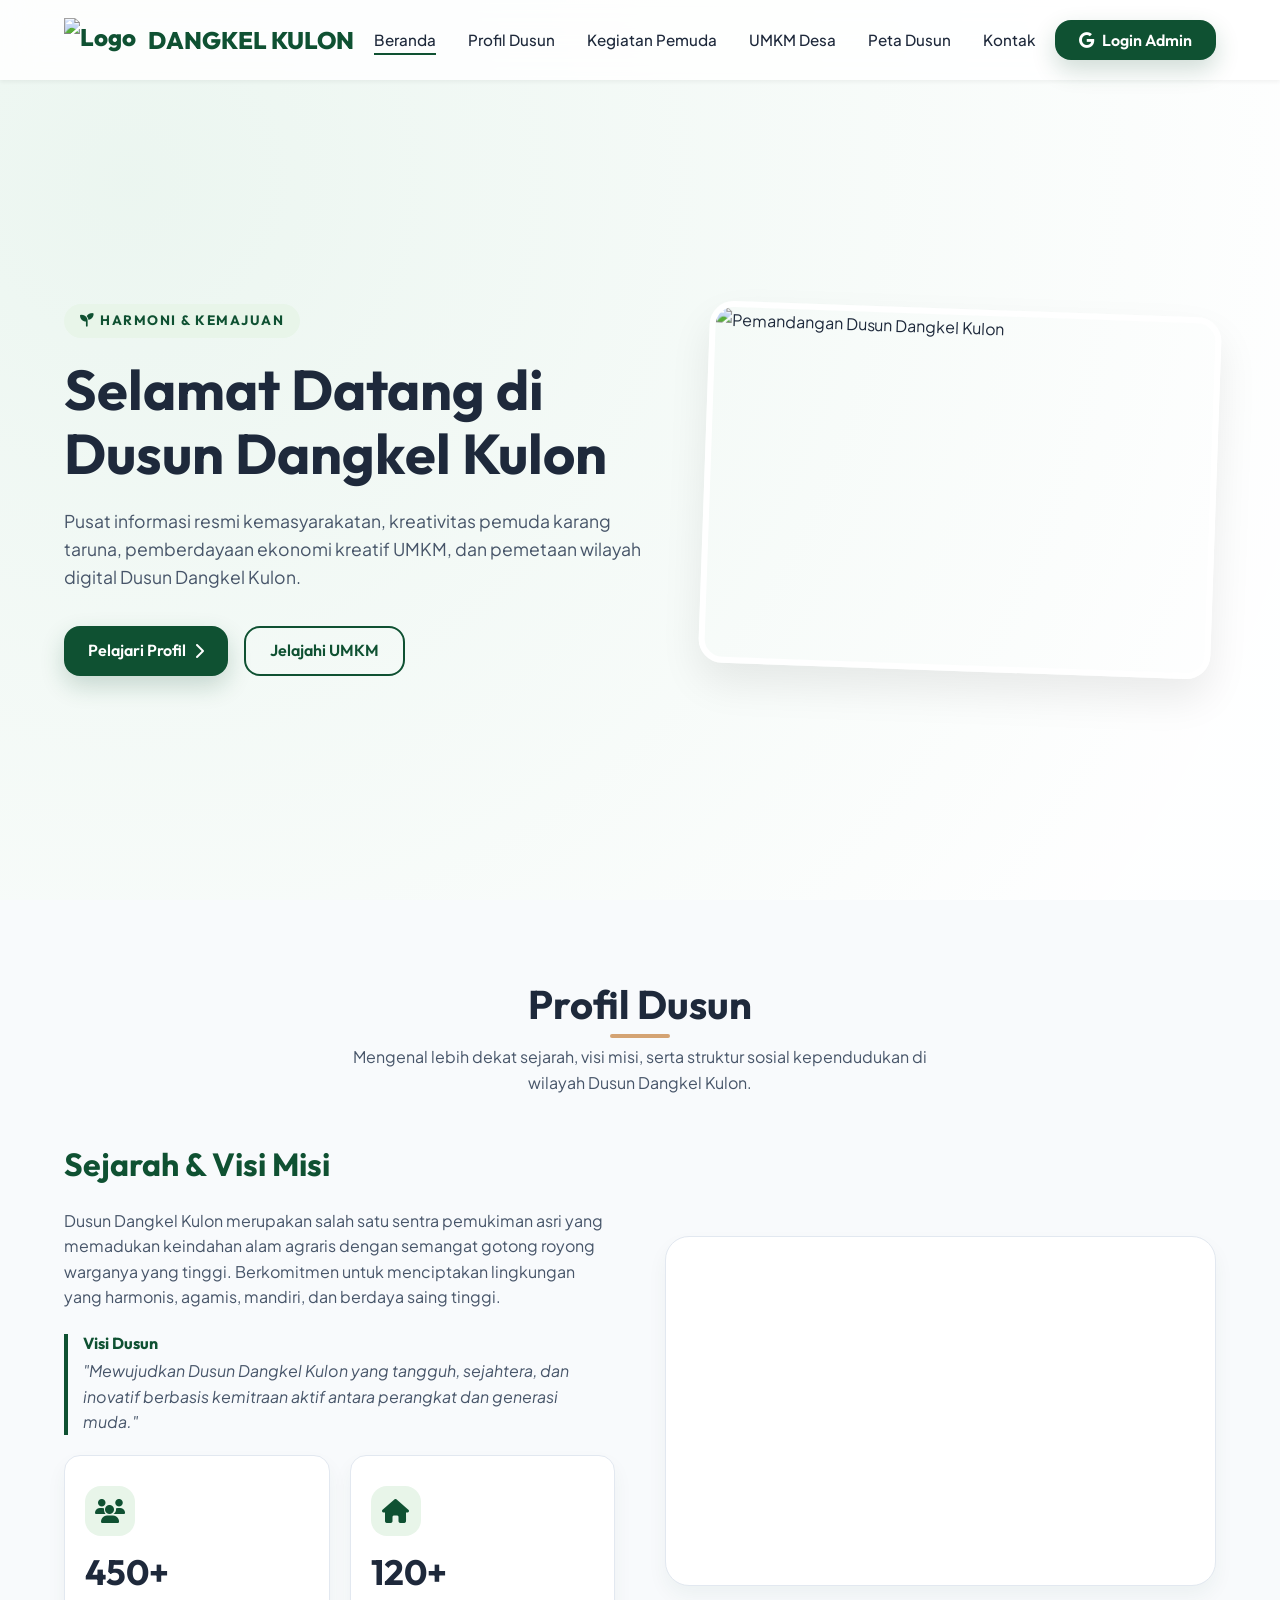
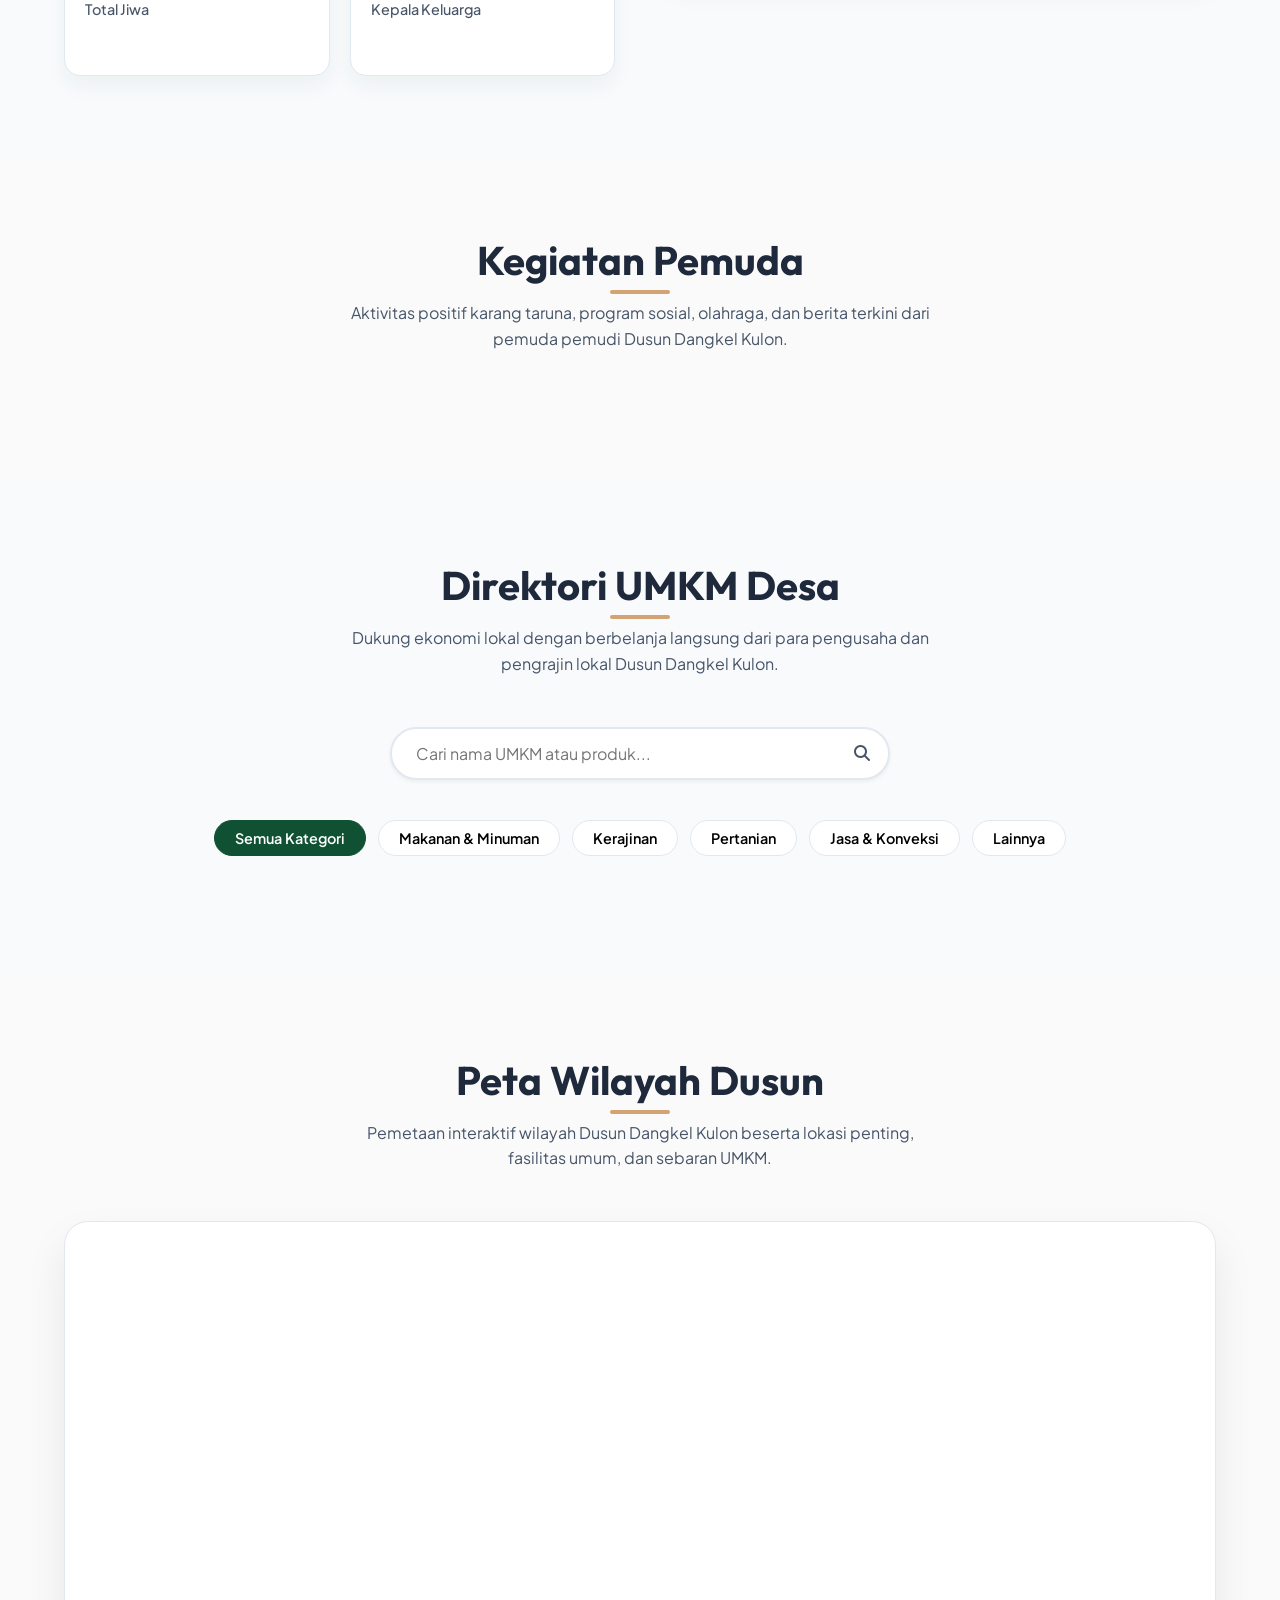
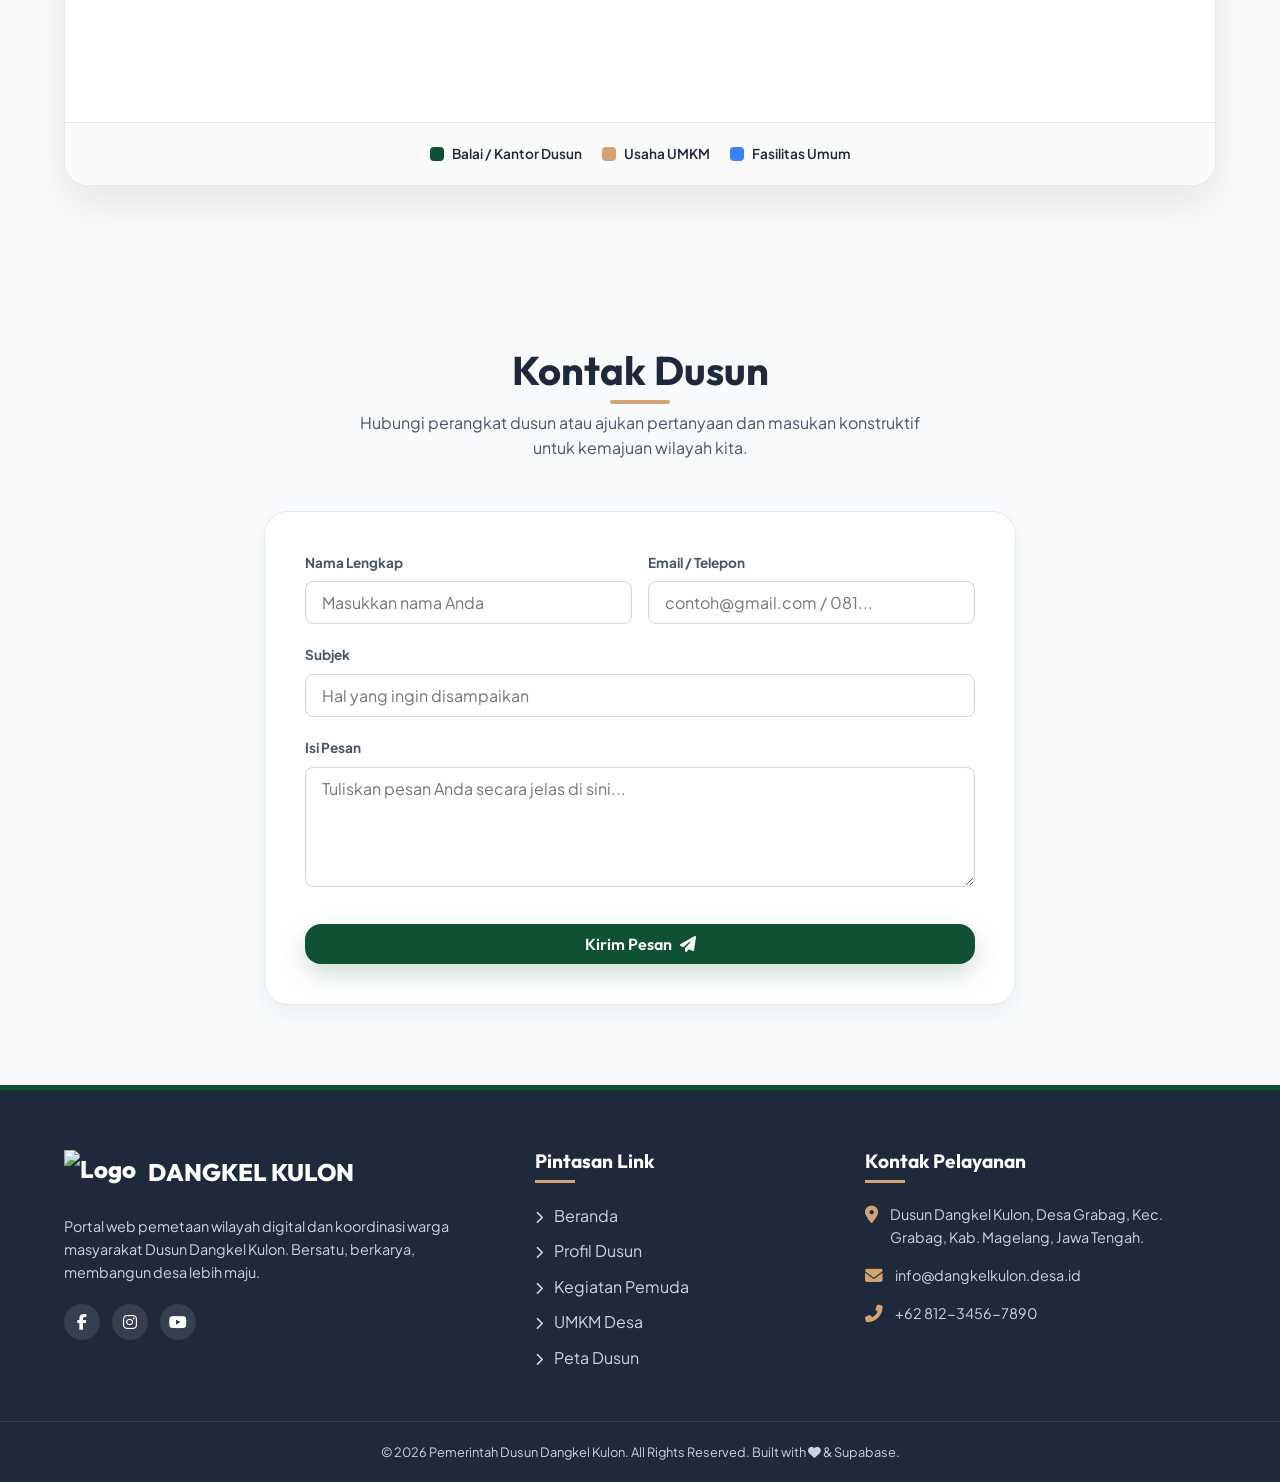
==== index.html @ c120aa3f "chore: bump app.js version to 3 to invalidate cache" ====
<!DOCTYPE html>
<html lang="id">
<head>
  <meta charset="UTF-8">
  <meta name="viewport" content="width=device-width, initial-scale=1.0">
  <title>Website Resmi Dusun Dangkel Kulon</title>
  <meta name="description" content="Portal informasi, kegiatan pemuda karang taruna, direktori UMKM, dan peta interaktif Dusun Dangkel Kulon.">
  
  <!-- Favicon -->
  <link rel="icon" type="image/png" href="https://cdn-icons-png.flaticon.com/512/8030/8030147.png">

  <!-- Google Fonts -->
  <link href="https://fonts.googleapis.com/css2?family=Outfit:wght@300;400;500;600;700;800&family=Plus+Jakarta+Sans:wght@300;400;500;600;700;800&display=swap" rel="stylesheet">
  
  <!-- FontAwesome Icons -->
  <link rel="stylesheet" href="https://cdnjs.cloudflare.com/ajax/libs/font-awesome/6.4.0/css/all.min.css">
  
  <!-- Leaflet Map CSS -->
  <link rel="stylesheet" href="https://unpkg.com/leaflet@1.9.4/dist/leaflet.css" integrity="sha256-p4NxAoJBhIIN+hmNHrzRCf9tD/miZyoHS5obTRR9BMY=" crossorigin="" />
  
  <!-- Custom Stylesheet -->
  <link rel="stylesheet" href="style.css">
</head>
<body>

  <!-- 1. HEADER / NAVIGATION -->
  <header class="header">
    <div class="container nav-container">
      <a href="#" class="logo">
        <img src="https://cdn-icons-png.flaticon.com/512/8030/8030147.png" alt="Logo">
        <span>DANGKEL KULON</span>
      </a>
      
      <nav>
        <ul class="nav-links">
          <li><a href="#beranda" class="active">Beranda</a></li>
          <li><a href="#profil">Profil Dusun</a></li>
          <li><a href="#kegiatan">Kegiatan Pemuda</a></li>
          <li><a href="#umkm">UMKM Desa</a></li>
          <li><a href="#peta">Peta Dusun</a></li>
          <li><a href="#kontak">Kontak</a></li>
        </ul>
      </nav>
      
      <div class="nav-actions">
        <!-- Tombol login akan berubah dinamis jika user terdeteksi login di app.js -->
        <button onclick="openLoginModal()" class="btn btn-primary" id="login-nav-btn">
          <i class="fab fa-google"></i> Login Admin
        </button>
        <button class="burger" aria-label="Toggle navigation">
          <span class="line1"></span>
          <span class="line2"></span>
          <span class="line3"></span>
        </button>
      </div>
    </div>
  </header>

  <!-- 2. HERO SECTION -->
  <section id="beranda" class="hero">
    <div class="container hero-grid">
      <div class="hero-content">
        <span class="hero-tag"><i class="fas fa-seedling"></i> Harmoni & Kemajuan</span>
        <h1>Selamat Datang di Dusun Dangkel Kulon</h1>
        <p>Pusat informasi resmi kemasyarakatan, kreativitas pemuda karang taruna, pemberdayaan ekonomi kreatif UMKM, dan pemetaan wilayah digital Dusun Dangkel Kulon.</p>
        <div class="hero-buttons">
          <a href="#profil" class="btn btn-primary">Pelajari Profil <i class="fas fa-chevron-right"></i></a>
          <a href="#umkm" class="btn btn-outline">Jelajahi UMKM</a>
        </div>
      </div>
      <div class="hero-media">
        <div class="hero-image-wrapper">
          <!-- Gambar pemandangan desa premium -->
          <img src="https://images.unsplash.com/photo-1500382017468-9049fed747ef?ixlib=rb-4.0.3&auto=format&fit=crop&w=800&q=80" alt="Pemandangan Dusun Dangkel Kulon" style="max-width: 100%; width: 500px; height: 350px; object-fit: cover;">
        </div>
      </div>
    </div>
  </section>

  <!-- 3. PROFIL DUSUN & STATISTIK -->
  <section id="profil" class="section">
    <div class="container">
      <div class="section-header text-center">
        <h2>Profil Dusun</h2>
        <p class="text-muted">Mengenal lebih dekat sejarah, visi misi, serta struktur sosial kependudukan di wilayah Dusun Dangkel Kulon.</p>
      </div>
      
      <div class="profile-grid">
        <div class="profile-info">
          <h3>Sejarah & Visi Misi</h3>
          <p>Dusun Dangkel Kulon merupakan salah satu sentra pemukiman asri yang memadukan keindahan alam agraris dengan semangat gotong royong warganya yang tinggi. Berkomitmen untuk menciptakan lingkungan yang harmonis, agamis, mandiri, dan berdaya saing tinggi.</p>
          
          <div style="margin-bottom: 20px; border-left: 4px solid var(--primary); padding-left: 15px;">
            <h4 style="color:var(--primary); margin-bottom:5px;">Visi Dusun</h4>
            <p style="font-style: italic; margin-bottom:0;">"Mewujudkan Dusun Dangkel Kulon yang tangguh, sejahtera, dan inovatif berbasis kemitraan aktif antara perangkat dan generasi muda."</p>
          </div>
          
          <div class="stats-container">
            <div class="stat-card">
              <div class="stat-icon"><i class="fas fa-users"></i></div>
              <h4 id="stat-populasi">450+</h4>
              <p>Total Jiwa</p>
            </div>
            <div class="stat-card">
              <div class="stat-icon"><i class="fas fa-home"></i></div>
              <h4 id="stat-kk">120+</h4>
              <p>Kepala Keluarga</p>
            </div>
          </div>
        </div>
        
        <!-- Visualisasi Grafik Penduduk -->
        <div class="chart-wrapper">
          <canvas id="statsChart"></canvas>
        </div>
      </div>
    </div>
  </section>

  <!-- 4. KEGIATAN PEMUDA (NEWS) -->
  <section id="kegiatan" class="section section-bg">
    <div class="container">
      <div class="section-header text-center">
        <h2>Kegiatan Pemuda</h2>
        <p class="text-muted">Aktivitas positif karang taruna, program sosial, olahraga, dan berita terkini dari pemuda pemudi Dusun Dangkel Kulon.</p>
      </div>
      
      <!-- Container Berita Dinamis -->
      <div class="news-grid" id="news-container">
        <!-- Akan dirender dinamis via app.js -->
      </div>
    </div>
  </section>

  <!-- 5. DIREKTORI UMKM -->
  <section id="umkm" class="section">
    <div class="container">
      <div class="section-header text-center">
        <h2>Direktori UMKM Desa</h2>
        <p class="text-muted">Dukung ekonomi lokal dengan berbelanja langsung dari para pengusaha dan pengrajin lokal Dusun Dangkel Kulon.</p>
      </div>
      
      <!-- Pencarian dan Filter -->
      <div class="umkm-search">
        <input type="text" id="search-umkm" placeholder="Cari nama UMKM atau produk..." oninput="searchUMKM(this.value)">
        <i class="fas fa-search"></i>
      </div>
      
      <div class="umkm-filters">
        <button class="filter-btn active" onclick="filterUMKM('semua')">Semua Kategori</button>
        <button class="filter-btn" onclick="filterUMKM('Makanan & Minuman')">Makanan & Minuman</button>
        <button class="filter-btn" onclick="filterUMKM('Kerajinan')">Kerajinan</button>
        <button class="filter-btn" onclick="filterUMKM('Pertanian')">Pertanian</button>
        <button class="filter-btn" onclick="filterUMKM('Jasa & Konveksi')">Jasa & Konveksi</button>
        <button class="filter-btn" onclick="filterUMKM('Lainnya')">Lainnya</button>
      </div>

      <!-- Container UMKM Dinamis -->
      <div class="umkm-grid" id="umkm-container">
        <!-- Akan dirender dinamis via app.js -->
      </div>
    </div>
  </section>

  <!-- 6. PETA INTERAKTIF DUSUN -->
  <section id="peta" class="section section-bg map-section">
    <div class="container">
      <div class="section-header text-center">
        <h2>Peta Wilayah Dusun</h2>
        <p class="text-muted">Pemetaan interaktif wilayah Dusun Dangkel Kulon beserta lokasi penting, fasilitas umum, dan sebaran UMKM.</p>
      </div>
      
      <div class="map-card">
        <!-- Tempat Peta Merender -->
        <div id="map"></div>
        <div class="map-legend">
          <div class="legend-item">
            <div class="legend-icon" style="background-color: var(--primary);"></div>
            <span>Balai / Kantor Dusun</span>
          </div>
          <div class="legend-item">
            <div class="legend-icon" style="background-color: var(--secondary);"></div>
            <span>Usaha UMKM</span>
          </div>
          <div class="legend-item">
            <div class="legend-icon" style="background-color: var(--info);"></div>
            <span>Fasilitas Umum</span>
          </div>
        </div>
      </div>
    </div>
  </section>

  <!-- 7. KONTAK & MASUKAN -->
  <section id="kontak" class="section">
    <div class="container" style="max-width: 800px;">
      <div class="section-header text-center">
        <h2>Kontak Dusun</h2>
        <p class="text-muted">Hubungi perangkat dusun atau ajukan pertanyaan dan masukan konstruktif untuk kemajuan wilayah kita.</p>
      </div>
      
      <form id="contact-form" style="background-color:var(--white); padding:40px; border-radius:var(--border-radius-lg); box-shadow:var(--shadow-md); border:1px solid var(--gray-200);">
        <div class="form-row">
          <div class="form-group">
            <label for="contact-name">Nama Lengkap</label>
            <input type="text" id="contact-name" class="form-control" placeholder="Masukkan nama Anda" required>
          </div>
          <div class="form-group">
            <label for="contact-email">Email / Telepon</label>
            <input type="text" id="contact-email" class="form-control" placeholder="contoh@gmail.com / 081..." required>
          </div>
        </div>
        <div class="form-group">
          <label for="contact-subject">Subjek</label>
          <input type="text" id="contact-subject" class="form-control" placeholder="Hal yang ingin disampaikan" required>
        </div>
        <div class="form-group">
          <label for="contact-message">Isi Pesan</label>
          <textarea id="contact-message" class="form-control" placeholder="Tuliskan pesan Anda secara jelas di sini..." required></textarea>
        </div>
        <button type="submit" class="btn btn-primary" style="width: 100%; margin-top:10px;">Kirim Pesan <i class="fas fa-paper-plane"></i></button>
      </form>
    </div>
  </section>

  <!-- 8. FOOTER -->
  <footer class="footer">
    <div class="container footer-grid">
      <div class="footer-info">
        <a href="#" class="logo footer-logo">
          <img src="https://cdn-icons-png.flaticon.com/512/8030/8030147.png" alt="Logo">
          <span>DANGKEL KULON</span>
        </a>
        <p>Portal web pemetaan wilayah digital dan koordinasi warga masyarakat Dusun Dangkel Kulon. Bersatu, berkarya, membangun desa lebih maju.</p>
        <div class="footer-socials">
          <a href="#" class="social-icon" aria-label="Facebook"><i class="fab fa-facebook-f"></i></a>
          <a href="#" class="social-icon" aria-label="Instagram"><i class="fab fa-instagram"></i></a>
          <a href="#" class="social-icon" aria-label="YouTube"><i class="fab fa-youtube"></i></a>
        </div>
      </div>
      
      <div class="footer-links">
        <h4>Pintasan Link</h4>
        <ul>
          <li><a href="#beranda"><i class="fas fa-chevron-right" style="font-size:0.8rem; margin-right:8px;"></i> Beranda</a></li>
          <li><a href="#profil"><i class="fas fa-chevron-right" style="font-size:0.8rem; margin-right:8px;"></i> Profil Dusun</a></li>
          <li><a href="#kegiatan"><i class="fas fa-chevron-right" style="font-size:0.8rem; margin-right:8px;"></i> Kegiatan Pemuda</a></li>
          <li><a href="#umkm"><i class="fas fa-chevron-right" style="font-size:0.8rem; margin-right:8px;"></i> UMKM Desa</a></li>
          <li><a href="#peta"><i class="fas fa-chevron-right" style="font-size:0.8rem; margin-right:8px;"></i> Peta Dusun</a></li>
        </ul>
      </div>
      
      <div class="footer-contact">
        <h4>Kontak Pelayanan</h4>
        <ul>
          <li>
            <i class="fas fa-map-marker-alt"></i>
            <span>Dusun Dangkel Kulon, Desa Grabag, Kec. Grabag, Kab. Magelang, Jawa Tengah.</span>
          </li>
          <li>
            <i class="fas fa-envelope"></i>
            <span>info@dangkelkulon.desa.id</span>
          </li>
          <li>
            <i class="fas fa-phone-alt"></i>
            <span>+62 812-3456-7890</span>
          </li>
        </ul>
      </div>
    </div>
    
    <div class="footer-bottom">
      <p>&copy; 2026 Pemerintah Dusun Dangkel Kulon. All Rights Reserved. Built with <i class="fas fa-heart text-danger"></i> & Supabase.</p>
    </div>
  <!-- MODAL LOGIN ADMIN -->
  <div class="modal" id="login-modal">
    <div class="modal-overlay" onclick="closeLoginModal()"></div>
    <div class="modal-container" style="max-width: 480px; padding: 30px;">
      <div class="modal-header" style="border-bottom: none; padding: 0 0 15px 0;">
        <h3 style="width: 100%; text-align: center;">Portal Pengelola Website</h3>
        <button class="modal-close" onclick="closeLoginModal()">&times;</button>
      </div>
      
      <!-- Tab Header -->
      <div class="modal-tabs">
        <button class="modal-tab-btn active" id="btn-login-tab" onclick="switchLoginTab('login-tab')">Masuk (Login)</button>
        <button class="modal-tab-btn" id="btn-register-tab" onclick="switchLoginTab('register-tab')">Daftar (Register)</button>
      </div>
      
      <!-- TAB 1: LOGIN -->
      <div class="modal-tab-content active" id="login-tab">
        <form onsubmit="loginWithPassword(event)">
          <div class="form-group">
            <label for="login-email">Email Google Terdaftar</label>
            <input type="email" id="login-email" class="form-control" placeholder="nama@gmail.com" required>
          </div>
          <div class="form-group">
            <label for="login-password">Password Website</label>
            <div class="password-input-container" style="position: relative;">
              <input type="password" id="login-password" class="form-control" style="padding-right: 40px;" placeholder="••••••••" required>
              <button type="button" onclick="togglePasswordVisibility('login-password')" style="position: absolute; right: 12px; top: 50%; transform: translateY(-50%); background: none; border: none; color: var(--gray-600); cursor: pointer; padding: 4px;">
                <i class="fas fa-eye" id="login-password-eye"></i>
              </button>
            </div>
          </div>
          <button type="submit" class="btn btn-primary" style="width: 100%; margin-top: 10px;">
            Masuk <i class="fas fa-sign-in-alt"></i>
          </button>
        </form>
        
        <div style="margin: 20px 0; font-size: 0.85rem; color: var(--gray-600); position: relative; display: flex; align-items: center; justify-content: center; text-align: center;">
          <span style="background: var(--white); padding: 0 10px; position: relative; z-index: 2; font-weight: 600;">Atau Masuk Instan</span>
          <hr style="position: absolute; top: 50%; left: 0; width: 100%; border: none; border-top: 1px solid var(--gray-200); z-index: 1; margin: 0;">
        </div>
        
        <button onclick="loginWithGoogle()" class="btn-google" style="width: 100%;">
          <img src="https://cdn-icons-png.flaticon.com/512/300/300221.png" alt="Google logo">
          Masuk dengan Google (Auth)
        </button>
      </div>
      
      <!-- TAB 2: REGISTER -->
      <div class="modal-tab-content" id="register-tab">
        <form onsubmit="startGoogleRegister(event)">
          <div class="form-group">
            <label for="register-username">Nama Lengkap (Username)</label>
            <input type="text" id="register-username" class="form-control" placeholder="Contoh: Dwi Prasetyo" required>
          </div>
          <div class="form-group">
            <label for="register-password">Password Website</label>
            <div class="password-input-container" style="position: relative;">
              <input type="password" id="register-password" class="form-control" style="padding-right: 40px;" placeholder="Minimal 6 karakter" required minlength="6">
              <button type="button" onclick="togglePasswordVisibility('register-password')" style="position: absolute; right: 12px; top: 50%; transform: translateY(-50%); background: none; border: none; color: var(--gray-600); cursor: pointer; padding: 4px;">
                <i class="fas fa-eye" id="register-password-eye"></i>
              </button>
            </div>
          </div>
          <div class="form-group">
            <label for="register-repassword">Konfirmasi Password</label>
            <div class="password-input-container" style="position: relative;">
              <input type="password" id="register-repassword" class="form-control" style="padding-right: 40px;" placeholder="Ulangi password" required minlength="6">
              <button type="button" onclick="togglePasswordVisibility('register-repassword')" style="position: absolute; right: 12px; top: 50%; transform: translateY(-50%); background: none; border: none; color: var(--gray-600); cursor: pointer; padding: 4px;">
                <i class="fas fa-eye" id="register-repassword-eye"></i>
              </button>
            </div>
          </div>
          
          <div style="background-color: var(--primary-light); color: var(--primary); padding: 15px; border-radius: 12px; font-size: 0.85rem; margin-bottom: 20px; line-height: 1.5;">
            <i class="fas fa-info-circle"></i> Setelah mengisi form di atas, klik tombol di bawah untuk **menghubungkan akun Google asli** Anda guna verifikasi identitas.
          </div>
          
          <button type="submit" class="btn-google" style="width: 100%; border-color: var(--primary); color: var(--primary);">
            <img src="https://cdn-icons-png.flaticon.com/512/300/300221.png" alt="Google logo">
            Hubungkan Google & Daftar
          </button>
        </form>
      </div>
      
    </div>
  </div>

  </footer>

  <!-- ==========================================
       EXTERNAL SCRIPTS
       ========================================== -->
  
  <!-- Supabase Client JS SDK -->
  <script src="https://cdn.jsdelivr.net/npm/@supabase/supabase-js@2"></script>
  
  <!-- Leaflet Map JS -->
  <script src="https://unpkg.com/leaflet@1.9.4/dist/leaflet.js" integrity="sha256-20nQCchB9co0qIjJZRGuk2/Z9VM+kNiyxNV1lvTlZBo=" crossorigin=""></script>
  
  <!-- Chart.js Library -->
  <script src="https://cdn.jsdelivr.net/npm/chart.js"></script>
  
  <!-- Main Script -->
  <script src="app.js?v=3"></script>

</body>
</html>
---- style.css ----
@import url('https://fonts.googleapis.com/css2?family=Outfit:wght@300;400;500;600;700;800&family=Plus+Jakarta+Sans:wght@300;400;500;600;700;800&display=swap');

:root {
  /* Color Palette */
  --primary: #0f5132;
  --primary-rgb: 15, 81, 50;
  --primary-light: #e8f5e9;
  --primary-hover: #146c43;
  --secondary: #d4a373;
  --secondary-hover: #c68a4c;
  --accent: #ffb703;
  --dark: #1e293b;
  --light: #f8fafc;
  --gray-50: #fafafa;
  --gray-100: #f1f5f9;
  --gray-200: #e2e8f0;
  --gray-300: #cbd5e1;
  --gray-600: #475569;
  --gray-800: #1e293b;
  --white: #ffffff;
  
  /* Status Colors */
  --success: #10b981;
  --warning: #f59e0b;
  --danger: #ef4444;
  --info: #3b82f6;

  /* Typography */
  --font-header: 'Outfit', sans-serif;
  --font-body: 'Plus Jakarta Sans', sans-serif;

  /* Layout & Spacing */
  --container-width: 1200px;
  --header-height: 80px;
  --border-radius-sm: 8px;
  --border-radius-md: 16px;
  --border-radius-lg: 24px;
  --border-radius-full: 9999px;

  /* Elevation / Shadows */
  --shadow-sm: 0 2px 4px rgba(0, 0, 0, 0.05);
  --shadow-md: 0 10px 20px rgba(15, 81, 50, 0.05);
  --shadow-lg: 0 20px 40px rgba(0, 0, 0, 0.08);
  --shadow-primary: 0 10px 25px rgba(15, 81, 50, 0.2);
  --shadow-glass: 0 8px 32px 0 rgba(15, 81, 50, 0.06);

  /* Transitions */
  --transition-fast: 0.2s ease;
  --transition-normal: 0.3s cubic-bezier(0.4, 0, 0.2, 1);
  --transition-slow: 0.5s ease;
}

/* 1. RESET & GENERAL STYLES */
*, *::before, *::after {
  box-sizing: border-box;
  margin: 0;
  padding: 0;
}

html {
  scroll-behavior: smooth;
  font-size: 16px;
}

body {
  font-family: var(--font-body);
  color: var(--dark);
  background-color: var(--light);
  line-height: 1.6;
  overflow-x: hidden;
  -webkit-font-smoothing: antialiased;
}

h1, h2, h3, h4, h5, h6 {
  font-family: var(--font-header);
  font-weight: 700;
  line-height: 1.2;
  color: var(--dark);
}

a {
  text-decoration: none;
  color: inherit;
  transition: var(--transition-fast);
}

button, input, select, textarea {
  font-family: inherit;
  font-size: inherit;
  outline: none;
}

img {
  max-width: 100%;
  height: auto;
  display: block;
}

/* Custom Scrollbar */
::-webkit-scrollbar {
  width: 10px;
}
::-webkit-scrollbar-track {
  background: var(--gray-100);
}
::-webkit-scrollbar-thumb {
  background: var(--primary);
  border-radius: var(--border-radius-full);
  border: 2px solid var(--gray-100);
}
::-webkit-scrollbar-thumb:hover {
  background: var(--primary-hover);
}

/* Utility Classes */
.container {
  width: 100%;
  max-width: var(--container-width);
  margin: 0 auto;
  padding: 0 1.5rem;
}

.section {
  padding: 80px 0;
  position: relative;
}

.section-bg {
  background-color: var(--gray-50);
}

.text-center { text-align: center; }
.text-primary { color: var(--primary); }
.text-secondary { color: var(--secondary); }
.text-muted { color: var(--gray-600); }

.section-header {
  max-width: 600px;
  margin: 0 auto 50px auto;
}

.section-header h2 {
  font-size: 2.5rem;
  margin-bottom: 1rem;
  position: relative;
  display: inline-block;
}

.section-header h2::after {
  content: '';
  position: absolute;
  bottom: -10px;
  left: 50%;
  transform: translateX(-50%);
  width: 60px;
  height: 4px;
  background-color: var(--secondary);
  border-radius: var(--border-radius-full);
}

.btn {
  display: inline-flex;
  align-items: center;
  justify-content: center;
  gap: 8px;
  padding: 10px 24px;
  border-radius: var(--border-radius-md);
  font-family: var(--font-header);
  font-weight: 600;
  cursor: pointer;
  transition: var(--transition-normal);
  border: none;
}

.btn-primary {
  background-color: var(--primary);
  color: var(--white);
  box-shadow: var(--shadow-primary);
}

.btn-primary:hover {
  background-color: var(--primary-hover);
  transform: translateY(-2px);
  box-shadow: 0 12px 28px rgba(15, 81, 50, 0.3);
}

.btn-secondary {
  background-color: var(--secondary);
  color: var(--white);
}

.btn-secondary:hover {
  background-color: var(--secondary-hover);
  transform: translateY(-2px);
}

.btn-outline {
  background-color: transparent;
  border: 2px solid var(--primary);
  color: var(--primary);
}

.btn-outline:hover {
  background-color: var(--primary);
  color: var(--white);
}

.btn-icon {
  width: 40px;
  height: 40px;
  border-radius: var(--border-radius-full);
  padding: 0;
}

/* 2. HEADER & NAVIGATION */
.header {
  height: var(--header-height);
  width: 100%;
  position: fixed;
  top: 0;
  left: 0;
  z-index: 1000;
  background-color: rgba(255, 255, 255, 0.85);
  backdrop-filter: blur(16px);
  -webkit-backdrop-filter: blur(16px);
  border-bottom: 1px solid var(--glass-border);
  box-shadow: var(--shadow-sm);
  transition: var(--transition-normal);
}

.header.scrolled {
  height: 70px;
  background-color: rgba(255, 255, 255, 0.95);
  box-shadow: var(--shadow-md);
}

.nav-container {
  display: flex;
  justify-content: space-between;
  align-items: center;
  height: 100%;
}

.logo {
  display: flex;
  align-items: center;
  gap: 12px;
  font-family: var(--font-header);
  font-weight: 800;
  font-size: 1.5rem;
  color: var(--primary);
}

.logo img {
  height: 45px;
  width: auto;
}

.nav-links {
  display: flex;
  align-items: center;
  gap: 32px;
  list-style: none;
}

.nav-links a {
  font-weight: 500;
  font-size: 0.95rem;
  color: var(--dark);
  position: relative;
  padding: 6px 0;
}

.nav-links a::after {
  content: '';
  position: absolute;
  bottom: 0;
  left: 0;
  width: 0;
  height: 2px;
  background-color: var(--primary);
  transition: var(--transition-normal);
}

.nav-links a:hover::after,
.nav-links a.active::after {
  width: 100%;
}

.nav-actions {
  display: flex;
  align-items: center;
  gap: 16px;
}

.burger {
  display: none;
  cursor: pointer;
  background: none;
  border: none;
  padding: 8px;
}

.burger span {
  display: block;
  width: 25px;
  height: 3px;
  background-color: var(--dark);
  margin: 5px 0;
  transition: var(--transition-normal);
  border-radius: var(--border-radius-full);
}

/* Burger Animation */
.burger.toggle .line1 { transform: rotate(-45deg) translate(-5px, 6px); }
.burger.toggle .line2 { opacity: 0; }
.burger.toggle .line3 { transform: rotate(45deg) translate(-5px, -6px); }


/* 3. HERO SECTION */
.hero {
  min-height: 100vh;
  display: flex;
  align-items: center;
  background: radial-gradient(circle at 10% 20%, rgba(230, 244, 235, 0.7) 0%, rgba(255, 255, 255, 0.9) 90%), url('https://images.unsplash.com/photo-1500382017468-9049fed747ef?ixlib=rb-4.0.3&auto=format&fit=crop&w=1920&q=80');
  background-size: cover;
  background-position: center;
  padding-top: var(--header-height);
  position: relative;
}

.hero-grid {
  display: grid;
  grid-template-columns: 1.1fr 0.9fr;
  gap: 40px;
  align-items: center;
}

.hero-content {
  animation: fadeInUp 0.8s ease;
}

.hero-tag {
  background-color: var(--primary-light);
  color: var(--primary);
  font-family: var(--font-header);
  font-weight: 700;
  font-size: 0.85rem;
  text-transform: uppercase;
  letter-spacing: 1.5px;
  padding: 6px 16px;
  border-radius: var(--border-radius-full);
  display: inline-block;
  margin-bottom: 20px;
}

.hero-content h1 {
  font-size: 3.5rem;
  color: var(--dark);
  margin-bottom: 20px;
  line-height: 1.15;
}

.hero-content p {
  font-size: 1.1rem;
  color: var(--gray-600);
  margin-bottom: 35px;
}

.hero-buttons {
  display: flex;
  gap: 16px;
}

.hero-media {
  position: relative;
  display: flex;
  justify-content: center;
  align-items: center;
  animation: fadeInSlow 1.2s ease;
}

.hero-image-wrapper {
  position: relative;
  border-radius: var(--border-radius-lg);
  overflow: hidden;
  box-shadow: var(--shadow-lg);
  border: 6px solid var(--white);
  transform: rotate(2deg);
  transition: var(--transition-normal);
}

.hero-image-wrapper:hover {
  transform: rotate(0) scale(1.02);
}

/* 4. PROFILE DUSUN & STATS */
.profile-grid {
  display: grid;
  grid-template-columns: 1fr 1fr;
  gap: 50px;
  align-items: center;
}

.profile-info h3 {
  font-size: 2rem;
  margin-bottom: 1.5rem;
  color: var(--primary);
}

.profile-info p {
  margin-bottom: 1.5rem;
  color: var(--gray-600);
}

.stats-container {
  display: grid;
  grid-template-columns: repeat(2, 1fr);
  gap: 20px;
}

.stat-card {
  background-color: var(--white);
  padding: 30px 20px;
  border-radius: var(--border-radius-md);
  box-shadow: var(--shadow-md);
  border: 1px solid var(--gray-200);
  transition: var(--transition-normal);
}

.stat-card:hover {
  transform: translateY(-5px);
  border-color: var(--primary);
}

.stat-card .stat-icon {
  width: 50px;
  height: 50px;
  border-radius: var(--border-radius-md);
  background-color: var(--primary-light);
  color: var(--primary);
  display: flex;
  align-items: center;
  justify-content: center;
  font-size: 1.5rem;
  margin-bottom: 15px;
}

.stat-card h4 {
  font-size: 2.2rem;
  color: var(--dark);
  margin-bottom: 5px;
}

.stat-card p {
  font-size: 0.9rem;
  color: var(--gray-600);
  font-weight: 500;
}

.chart-wrapper {
  background-color: var(--white);
  border-radius: var(--border-radius-lg);
  padding: 30px;
  box-shadow: var(--shadow-md);
  border: 1px solid var(--gray-200);
  height: 350px;
}

/* 5. KEGIATAN PEMUDA (NEWS) */
.news-grid {
  display: grid;
  grid-template-columns: repeat(auto-fill, minmax(350px, 1fr));
  gap: 30px;
}

.news-card {
  background-color: var(--white);
  border-radius: var(--border-radius-md);
  overflow: hidden;
  box-shadow: var(--shadow-md);
  border: 1px solid var(--gray-200);
  transition: var(--transition-normal);
  display: flex;
  flex-direction: column;
}

.news-card:hover {
  transform: translateY(-8px);
  box-shadow: var(--shadow-lg);
  border-color: var(--primary-light);
}

.news-image {
  height: 220px;
  overflow: hidden;
  position: relative;
}

.news-image img {
  width: 100%;
  height: 100%;
  object-fit: cover;
  transition: var(--transition-slow);
}

.news-card:hover .news-image img {
  transform: scale(1.08);
}

.news-badge {
  position: absolute;
  top: 15px;
  left: 15px;
  background-color: var(--accent);
  color: var(--dark);
  font-family: var(--font-header);
  font-weight: 700;
  font-size: 0.75rem;
  padding: 4px 12px;
  border-radius: var(--border-radius-full);
}

.news-content {
  padding: 24px;
  display: flex;
  flex-direction: column;
  flex-grow: 1;
}

.news-meta {
  display: flex;
  gap: 16px;
  font-size: 0.8rem;
  color: var(--gray-600);
  margin-bottom: 12px;
}

.news-meta span {
  display: flex;
  align-items: center;
  gap: 6px;
}

.news-title {
  font-size: 1.25rem;
  margin-bottom: 12px;
  color: var(--dark);
  line-height: 1.4;
}

.news-excerpt {
  color: var(--gray-600);
  font-size: 0.95rem;
  margin-bottom: 20px;
  display: -webkit-box;
  -webkit-line-clamp: 3;
  -webkit-box-orient: vertical;
  overflow: hidden;
  text-overflow: ellipsis;
}

.news-footer {
  margin-top: auto;
  border-top: 1px solid var(--gray-200);
  padding-top: 15px;
  display: flex;
  justify-content: space-between;
  align-items: center;
}

.author-info {
  display: flex;
  align-items: center;
  gap: 8px;
  font-size: 0.85rem;
  font-weight: 600;
}

.author-info img {
  width: 28px;
  height: 28px;
  border-radius: var(--border-radius-full);
}

.read-more-link {
  color: var(--primary);
  font-weight: 700;
  font-size: 0.9rem;
  display: inline-flex;
  align-items: center;
  gap: 4px;
}

.read-more-link:hover {
  color: var(--primary-hover);
}

/* 6. UMKM DIRECTORY */
.umkm-filters {
  display: flex;
  justify-content: center;
  flex-wrap: wrap;
  gap: 12px;
  margin-bottom: 40px;
}

.filter-btn {
  background-color: var(--white);
  border: 1px solid var(--gray-200);
  padding: 8px 20px;
  border-radius: var(--border-radius-full);
  font-weight: 600;
  font-size: 0.9rem;
  cursor: pointer;
  transition: var(--transition-normal);
}

.filter-btn:hover,
.filter-btn.active {
  background-color: var(--primary);
  color: var(--white);
  border-color: var(--primary);
}

.umkm-search {
  max-width: 500px;
  margin: 0 auto 40px auto;
  position: relative;
}

.umkm-search input {
  width: 100%;
  padding: 14px 24px;
  padding-right: 50px;
  border-radius: var(--border-radius-full);
  border: 2px solid var(--gray-200);
  background-color: var(--white);
  box-shadow: var(--shadow-sm);
  transition: var(--transition-normal);
}

.umkm-search input:focus {
  border-color: var(--primary);
  box-shadow: var(--shadow-md);
}

.umkm-search i {
  position: absolute;
  top: 50%;
  right: 20px;
  transform: translateY(-50%);
  color: var(--gray-600);
}

.umkm-grid {
  display: grid;
  grid-template-columns: repeat(auto-fill, minmax(300px, 1fr));
  gap: 30px;
}

.umkm-card {
  background-color: var(--white);
  border-radius: var(--border-radius-md);
  overflow: hidden;
  box-shadow: var(--shadow-md);
  border: 1px solid var(--gray-200);
  transition: var(--transition-normal);
  display: flex;
  flex-direction: column;
}

.umkm-card:hover {
  transform: translateY(-8px);
  box-shadow: var(--shadow-lg);
  border-color: var(--primary-light);
}

.umkm-image {
  height: 200px;
  position: relative;
  overflow: hidden;
}

.umkm-image img {
  width: 100%;
  height: 100%;
  object-fit: cover;
  transition: var(--transition-slow);
}

.umkm-card:hover .umkm-image img {
  transform: scale(1.08);
}

.umkm-category {
  position: absolute;
  top: 15px;
  left: 15px;
  background-color: rgba(15, 81, 50, 0.95);
  color: var(--white);
  font-family: var(--font-header);
  font-weight: 600;
  font-size: 0.75rem;
  padding: 4px 12px;
  border-radius: var(--border-radius-full);
}

.umkm-content {
  padding: 24px;
  display: flex;
  flex-direction: column;
  flex-grow: 1;
}

.umkm-title {
  font-size: 1.25rem;
  margin-bottom: 8px;
  color: var(--dark);
}

.umkm-owner {
  font-size: 0.85rem;
  color: var(--secondary);
  font-weight: 700;
  text-transform: uppercase;
  margin-bottom: 12px;
}

.umkm-desc {
  font-size: 0.9rem;
  color: var(--gray-600);
  margin-bottom: 20px;
  line-height: 1.5;
}

.umkm-contact {
  margin-top: auto;
  border-top: 1px solid var(--gray-100);
  padding-top: 15px;
  display: flex;
  justify-content: space-between;
  align-items: center;
}

.umkm-address {
  font-size: 0.8rem;
  color: var(--gray-600);
  display: flex;
  align-items: center;
  gap: 4px;
}

.btn-whatsapp {
  background-color: #25d366;
  color: var(--white);
  padding: 6px 12px;
  font-size: 0.8rem;
  border-radius: var(--border-radius-sm);
  display: inline-flex;
  align-items: center;
  gap: 6px;
  font-weight: 700;
}

.btn-whatsapp:hover {
  background-color: #128c7e;
  color: var(--white);
}

/* 7. PETA DUSUN */
.map-section {
  position: relative;
}

.map-card {
  background-color: var(--white);
  border-radius: var(--border-radius-lg);
  overflow: hidden;
  box-shadow: var(--shadow-lg);
  border: 1px solid var(--gray-200);
}

#map {
  height: 500px;
  width: 100%;
  z-index: 10;
}

.map-legend {
  padding: 20px;
  background-color: var(--gray-50);
  border-top: 1px solid var(--gray-200);
  display: flex;
  gap: 20px;
  flex-wrap: wrap;
  justify-content: center;
}

.legend-item {
  display: flex;
  align-items: center;
  gap: 8px;
  font-size: 0.85rem;
  font-weight: 600;
}

.legend-icon {
  width: 14px;
  height: 14px;
  border-radius: 4px;
}

/* 8. FOOTER */
.footer {
  background-color: var(--dark);
  color: var(--gray-300);
  padding: 60px 0 20px 0;
  border-top: 5px solid var(--primary);
}

.footer-grid {
  display: grid;
  grid-template-columns: 1.2fr 0.8fr 1fr;
  gap: 50px;
  margin-bottom: 40px;
}

.footer-info .footer-logo {
  color: var(--white);
  margin-bottom: 20px;
}

.footer-info p {
  font-size: 0.9rem;
  line-height: 1.6;
  margin-bottom: 20px;
}

.footer-links h4,
.footer-contact h4 {
  color: var(--white);
  font-size: 1.2rem;
  margin-bottom: 20px;
  position: relative;
  padding-bottom: 10px;
}

.footer-links h4::after,
.footer-contact h4::after {
  content: '';
  position: absolute;
  bottom: 0;
  left: 0;
  width: 40px;
  height: 3px;
  background-color: var(--secondary);
}

.footer-links ul {
  list-style: none;
}

.footer-links li {
  margin-bottom: 10px;
}

.footer-links a:hover {
  color: var(--white);
  padding-left: 5px;
}

.footer-contact ul {
  list-style: none;
}

.footer-contact li {
  display: flex;
  gap: 12px;
  margin-bottom: 15px;
  font-size: 0.9rem;
}

.footer-contact i {
  color: var(--secondary);
  font-size: 1.1rem;
  margin-top: 3px;
}

.footer-socials {
  display: flex;
  gap: 12px;
}

.social-icon {
  width: 36px;
  height: 36px;
  border-radius: var(--border-radius-full);
  background-color: rgba(255, 255, 255, 0.1);
  display: flex;
  align-items: center;
  justify-content: center;
  color: var(--white);
  transition: var(--transition-normal);
}

.social-icon:hover {
  background-color: var(--primary);
  transform: translateY(-3px);
}

.footer-bottom {
  text-align: center;
  border-top: 1px solid rgba(255, 255, 255, 0.1);
  padding-top: 20px;
  font-size: 0.8rem;
}

/* 9. DASHBOARD SPECIFIC STYLES */
.dashboard-wrapper {
  display: flex;
  min-height: 100vh;
  background-color: var(--gray-100);
}

.sidebar {
  width: 260px;
  background-color: var(--dark);
  color: var(--white);
  display: flex;
  flex-direction: column;
  position: fixed;
  height: 100vh;
  left: 0;
  top: 0;
  z-index: 100;
  transition: var(--transition-normal);
}

.sidebar-brand {
  height: 80px;
  display: flex;
  align-items: center;
  padding: 0 24px;
  border-bottom: 1px solid rgba(255, 255, 255, 0.05);
}

.sidebar-menu {
  list-style: none;
  padding: 24px 0;
  flex-grow: 1;
}

.sidebar-menu-item {
  padding: 2px 16px;
  margin-bottom: 8px;
}

.sidebar-menu-link {
  display: flex;
  align-items: center;
  gap: 12px;
  padding: 12px 16px;
  border-radius: var(--border-radius-md);
  color: var(--gray-300);
  font-weight: 500;
  font-size: 0.95rem;
}

.sidebar-menu-link:hover,
.sidebar-menu-item.active .sidebar-menu-link {
  background-color: rgba(255, 255, 255, 0.05);
  color: var(--white);
}

.sidebar-menu-item.active .sidebar-menu-link {
  border-left: 4px solid var(--secondary);
  background-color: rgba(255, 255, 255, 0.08);
}

.sidebar-footer {
  padding: 20px 24px;
  border-top: 1px solid rgba(255, 255, 255, 0.05);
  display: flex;
  align-items: center;
  gap: 12px;
}

.sidebar-avatar {
  width: 40px;
  height: 40px;
  border-radius: var(--border-radius-full);
  border: 2px solid var(--secondary);
}

.sidebar-user-info h5 {
  color: var(--white);
  font-size: 0.9rem;
}

.sidebar-user-info p {
  color: var(--gray-600);
  font-size: 0.75rem;
}

.btn-logout {
  width: 32px;
  height: 32px;
  background: none;
  border: none;
  color: var(--danger);
  cursor: pointer;
  display: flex;
  align-items: center;
  justify-content: center;
  border-radius: var(--border-radius-sm);
}

.btn-logout:hover {
  background-color: rgba(239, 68, 68, 0.1);
}

.dashboard-main {
  flex-grow: 1;
  margin-left: 260px;
  padding: 40px;
}

.dashboard-header {
  display: flex;
  justify-content: space-between;
  align-items: center;
  margin-bottom: 40px;
}

.dashboard-header h1 {
  font-size: 2rem;
}

.pending-banner {
  background-color: var(--warning);
  color: var(--dark);
  padding: 16px 24px;
  border-radius: var(--border-radius-md);
  margin-bottom: 30px;
  display: flex;
  align-items: center;
  gap: 16px;
  font-weight: 600;
  box-shadow: var(--shadow-sm);
  animation: pulse 2s infinite;
}

.rejected-banner {
  background-color: var(--danger);
  color: var(--white);
  padding: 16px 24px;
  border-radius: var(--border-radius-md);
  margin-bottom: 30px;
  display: flex;
  align-items: center;
  gap: 16px;
  font-weight: 600;
  box-shadow: var(--shadow-sm);
}

/* Dashboard Panels / Tabs */
.dashboard-panel {
  display: none;
}

.dashboard-panel.active {
  display: block;
}

/* Card & Tables in Dashboard */
.card-grid {
  display: grid;
  grid-template-columns: repeat(auto-fill, minmax(280px, 1fr));
  gap: 20px;
  margin-bottom: 40px;
}

.dash-card {
  background-color: var(--white);
  border-radius: var(--border-radius-md);
  padding: 24px;
  box-shadow: var(--shadow-sm);
  border: 1px solid var(--gray-200);
}

.dash-card-header {
  display: flex;
  justify-content: space-between;
  align-items: center;
  color: var(--gray-600);
  font-size: 0.9rem;
  margin-bottom: 12px;
}

.dash-card-value {
  font-size: 2.2rem;
  font-weight: 700;
  color: var(--dark);
  font-family: var(--font-header);
}

.table-wrapper {
  background-color: var(--white);
  border-radius: var(--border-radius-md);
  box-shadow: var(--shadow-sm);
  border: 1px solid var(--gray-200);
  overflow-x: auto;
  margin-bottom: 30px;
}

table {
  width: 100%;
  border-collapse: collapse;
  text-align: left;
}

th {
  background-color: var(--gray-50);
  color: var(--gray-600);
  font-weight: 700;
  font-size: 0.85rem;
  padding: 16px 24px;
  border-bottom: 1px solid var(--gray-200);
  text-transform: uppercase;
}

td {
  padding: 16px 24px;
  border-bottom: 1px solid var(--gray-200);
  font-size: 0.95rem;
  vertical-align: middle;
}

tr:last-child td {
  border-bottom: none;
}

tr:hover td {
  background-color: var(--gray-50);
}

.badge {
  padding: 4px 10px;
  border-radius: var(--border-radius-full);
  font-size: 0.75rem;
  font-weight: 700;
  display: inline-block;
}

.badge-pending {
  background-color: #fef3c7;
  color: #d97706;
}

.badge-approved {
  background-color: #d1fae5;
  color: #059669;
}

.badge-rejected {
  background-color: #fee2e2;
  color: #dc2626;
}

.actions-cell {
  display: flex;
  gap: 8px;
}

.btn-action {
  padding: 6px 12px;
  border-radius: var(--border-radius-sm);
  font-size: 0.8rem;
  font-weight: 600;
  cursor: pointer;
  border: none;
  display: inline-flex;
  align-items: center;
  gap: 4px;
  transition: var(--transition-fast);
}

.btn-edit {
  background-color: #eff6ff;
  color: #2563eb;
}

.btn-edit:hover {
  background-color: #dbeafe;
}

.btn-delete {
  background-color: #fef2f2;
  color: #dc2626;
}

.btn-delete:hover {
  background-color: #fee2e2;
}

.btn-approve {
  background-color: #d1fae5;
  color: #059669;
}

.btn-approve:hover {
  background-color: #a7f3d0;
}

.btn-reject {
  background-color: #fee2e2;
  color: #dc2626;
}

.btn-reject:hover {
  background-color: #fecaca;
}

/* Modals */
.modal {
  position: fixed;
  top: 0;
  left: 0;
  width: 100vw;
  height: 100vh;
  z-index: 1000;
  display: flex;
  align-items: center;
  justify-content: center;
  opacity: 0;
  pointer-events: none;
  transition: var(--transition-normal);
}

.modal.active {
  opacity: 1;
  pointer-events: all;
}

.modal-overlay {
  position: absolute;
  top: 0;
  left: 0;
  width: 100%;
  height: 100%;
  background-color: rgba(30, 41, 59, 0.6);
  backdrop-filter: blur(4px);
}

.modal-container {
  position: relative;
  background-color: var(--white);
  border-radius: var(--border-radius-lg);
  width: 90%;
  max-width: 600px;
  max-height: 85vh;
  overflow-y: auto;
  box-shadow: var(--shadow-lg);
  z-index: 10;
  transform: scale(0.9);
  transition: var(--transition-normal);
}

.modal.active .modal-container {
  transform: scale(1);
}

.modal-header {
  padding: 20px 24px;
  border-bottom: 1px solid var(--gray-200);
  display: flex;
  justify-content: space-between;
  align-items: center;
}

.modal-close {
  background: none;
  border: none;
  font-size: 1.5rem;
  color: var(--gray-600);
  cursor: pointer;
}

.modal-body {
  padding: 24px;
}

.modal-footer {
  padding: 16px 24px;
  border-top: 1px solid var(--gray-200);
  display: flex;
  justify-content: flex-end;
  gap: 12px;
}

/* Form Styles */
.form-group {
  margin-bottom: 20px;
}

.form-group label {
  display: block;
  font-size: 0.85rem;
  font-weight: 700;
  color: var(--gray-600);
  margin-bottom: 8px;
}

.form-control {
  width: 100%;
  padding: 10px 16px;
  border-radius: var(--border-radius-sm);
  border: 1px solid var(--gray-300);
  background-color: var(--white);
  transition: var(--transition-fast);
}

.form-control:focus {
  border-color: var(--primary);
  box-shadow: 0 0 0 3px rgba(15, 81, 50, 0.1);
}

textarea.form-control {
  resize: vertical;
  min-height: 120px;
}

.form-row {
  display: grid;
  grid-template-columns: 1fr 1fr;
  gap: 16px;
}

/* Auth Page specific styling if nested */
.auth-wrapper {
  min-height: 100vh;
  display: flex;
  align-items: center;
  justify-content: center;
  background: radial-gradient(circle at 10% 20%, rgba(230, 244, 235, 0.7) 0%, rgba(255, 255, 255, 0.9) 90%), url('https://images.unsplash.com/photo-1500382017468-9049fed747ef?ixlib=rb-4.0.3&auto=format&fit=crop&w=1920&q=80');
  background-size: cover;
  padding: 24px;
}

.auth-card {
  background-color: var(--white);
  padding: 40px;
  border-radius: var(--border-radius-lg);
  box-shadow: var(--shadow-lg);
  width: 100%;
  max-width: 420px;
  text-align: center;
  border: 1px solid var(--gray-200);
}

.auth-card .logo {
  justify-content: center;
  margin-bottom: 30px;
}

.auth-card h2 {
  font-size: 1.8rem;
  margin-bottom: 8px;
}

.auth-card p {
  color: var(--gray-600);
  margin-bottom: 30px;
  font-size: 0.95rem;
}

.btn-google {
  background-color: var(--white);
  border: 1px solid var(--gray-300);
  color: var(--dark);
  width: 100%;
  padding: 12px 24px;
  border-radius: var(--border-radius-md);
  font-weight: 600;
  display: inline-flex;
  align-items: center;
  justify-content: center;
  gap: 12px;
  box-shadow: var(--shadow-sm);
  cursor: pointer;
  transition: var(--transition-normal);
}

.btn-google:hover {
  background-color: var(--gray-50);
  border-color: var(--gray-400);
  transform: translateY(-1px);
  box-shadow: var(--shadow-md);
}

.btn-google img {
  width: 20px;
  height: 20px;
}

/* Toast Notifications */
.toast-container {
  position: fixed;
  bottom: 24px;
  right: 24px;
  z-index: 1001;
  display: flex;
  flex-direction: column;
  gap: 12px;
}

.toast {
  background-color: var(--white);
  color: var(--dark);
  padding: 16px 24px;
  border-radius: var(--border-radius-md);
  box-shadow: var(--shadow-lg);
  border-left: 6px solid var(--primary);
  display: flex;
  align-items: center;
  gap: 12px;
  font-weight: 600;
  font-size: 0.9rem;
  animation: slideInRight 0.3s ease;
  min-width: 280px;
  max-width: 400px;
}

.toast.success { border-left-color: var(--success); }
.toast.error { border-left-color: var(--danger); }
.toast.warning { border-left-color: var(--warning); }

/* 10. KEYFRAME ANIMATIONS */
@keyframes fadeInUp {
  from {
    opacity: 0;
    transform: translateY(20px);
  }
  to {
    opacity: 1;
    transform: translateY(0);
  }
}

@keyframes fadeInSlow {
  from { opacity: 0; }
  to { opacity: 1; }
}

@keyframes slideInRight {
  from {
    transform: translateX(100%);
    opacity: 0;
  }
  to {
    transform: translateX(0);
    opacity: 1;
  }
}

@keyframes pulse {
  0% {
    box-shadow: 0 0 0 0 rgba(245, 158, 11, 0.4);
  }
  70% {
    box-shadow: 0 0 0 10px rgba(245, 158, 11, 0);
  }
  100% {
    box-shadow: 0 0 0 0 rgba(245, 158, 11, 0);
  }
}

/* 11. RESPONSIVE DESIGN */
@media (max-width: 992px) {
  .hero-grid {
    grid-template-columns: 1fr;
    gap: 50px;
    text-align: center;
  }
  .hero-buttons {
    justify-content: center;
  }
  .hero-media {
    order: -1;
  }
  .profile-grid {
    grid-template-columns: 1fr;
    gap: 40px;
  }
  .sidebar {
    width: 80px;
  }
  .sidebar-brand h3,
  .sidebar-menu-link span,
  .sidebar-user-info {
    display: none;
  }
  .sidebar-menu-link {
    justify-content: center;
    padding: 12px;
  }
  .dashboard-main {
    margin-left: 80px;
  }
}

@media (max-width: 768px) {
  html {
    font-size: 14px;
  }
  .logo {
    font-size: 1.25rem;
  }
  .logo img {
    height: 35px;
  }
  .btn {
    padding: 8px 16px;
    font-size: 0.85rem;
  }
  .nav-actions {
    gap: 8px;
  }
  #map {
    height: 350px;
  }
  .hero-content h1 {
    font-size: 2.8rem;
  }
  .nav-links {
    position: fixed;
    top: var(--header-height);
    left: -100%;
    width: 100%;
    height: calc(100vh - var(--header-height));
    background-color: var(--white);
    flex-direction: column;
    padding: 40px 0;
    gap: 24px;
    transition: var(--transition-normal);
    box-shadow: var(--shadow-lg);
    border-top: 1px solid var(--gray-200);
  }
  .nav-links.active {
    left: 0;
  }
  .burger {
    display: block;
  }
  .footer-grid {
    grid-template-columns: 1fr;
    gap: 40px;
  }
  .dashboard-main {
    padding: 20px;
  }
  .form-row {
    grid-template-columns: 1fr;
  }
}

/* 12. MODAL TABS & FORMS FOR LOGIN/REGISTER */
.modal-tabs {
  display: flex;
  border-bottom: 2px solid var(--gray-200);
  margin-bottom: 24px;
  gap: 10px;
}
.modal-tab-btn {
  flex: 1;
  padding: 12px;
  background: none;
  border: none;
  font-family: var(--font-header);
  font-weight: 700;
  font-size: 1rem;
  color: var(--gray-600);
  cursor: pointer;
  border-bottom: 3px solid transparent;
  transition: var(--transition-fast);
  text-align: center;
}
.modal-tab-btn.active {
  color: var(--primary);
  border-bottom-color: var(--primary);
}
.modal-tab-content {
  display: none;
  text-align: left;
}
.modal-tab-content.active {
  display: block;
}

/* 13. IMAGE PREVIEW FOR DASHBOARD UPLOADS */
.image-preview-container {
  margin-top: 12px;
  padding: 12px;
  background-color: var(--gray-50);
  border: 1px dashed var(--gray-300);
  border-radius: var(--border-radius-sm);
  display: flex;
  flex-direction: column;
  align-items: center;
  position: relative;
  width: 100%;
}
.image-preview-container img {
  max-width: 100%;
  max-height: 160px;
  border-radius: var(--border-radius-sm);
  object-fit: contain;
  border: 1px solid var(--gray-200);
  margin-bottom: 8px;
}
.image-preview-container button {
  font-size: 0.85rem;
  padding: 6px 12px;
}
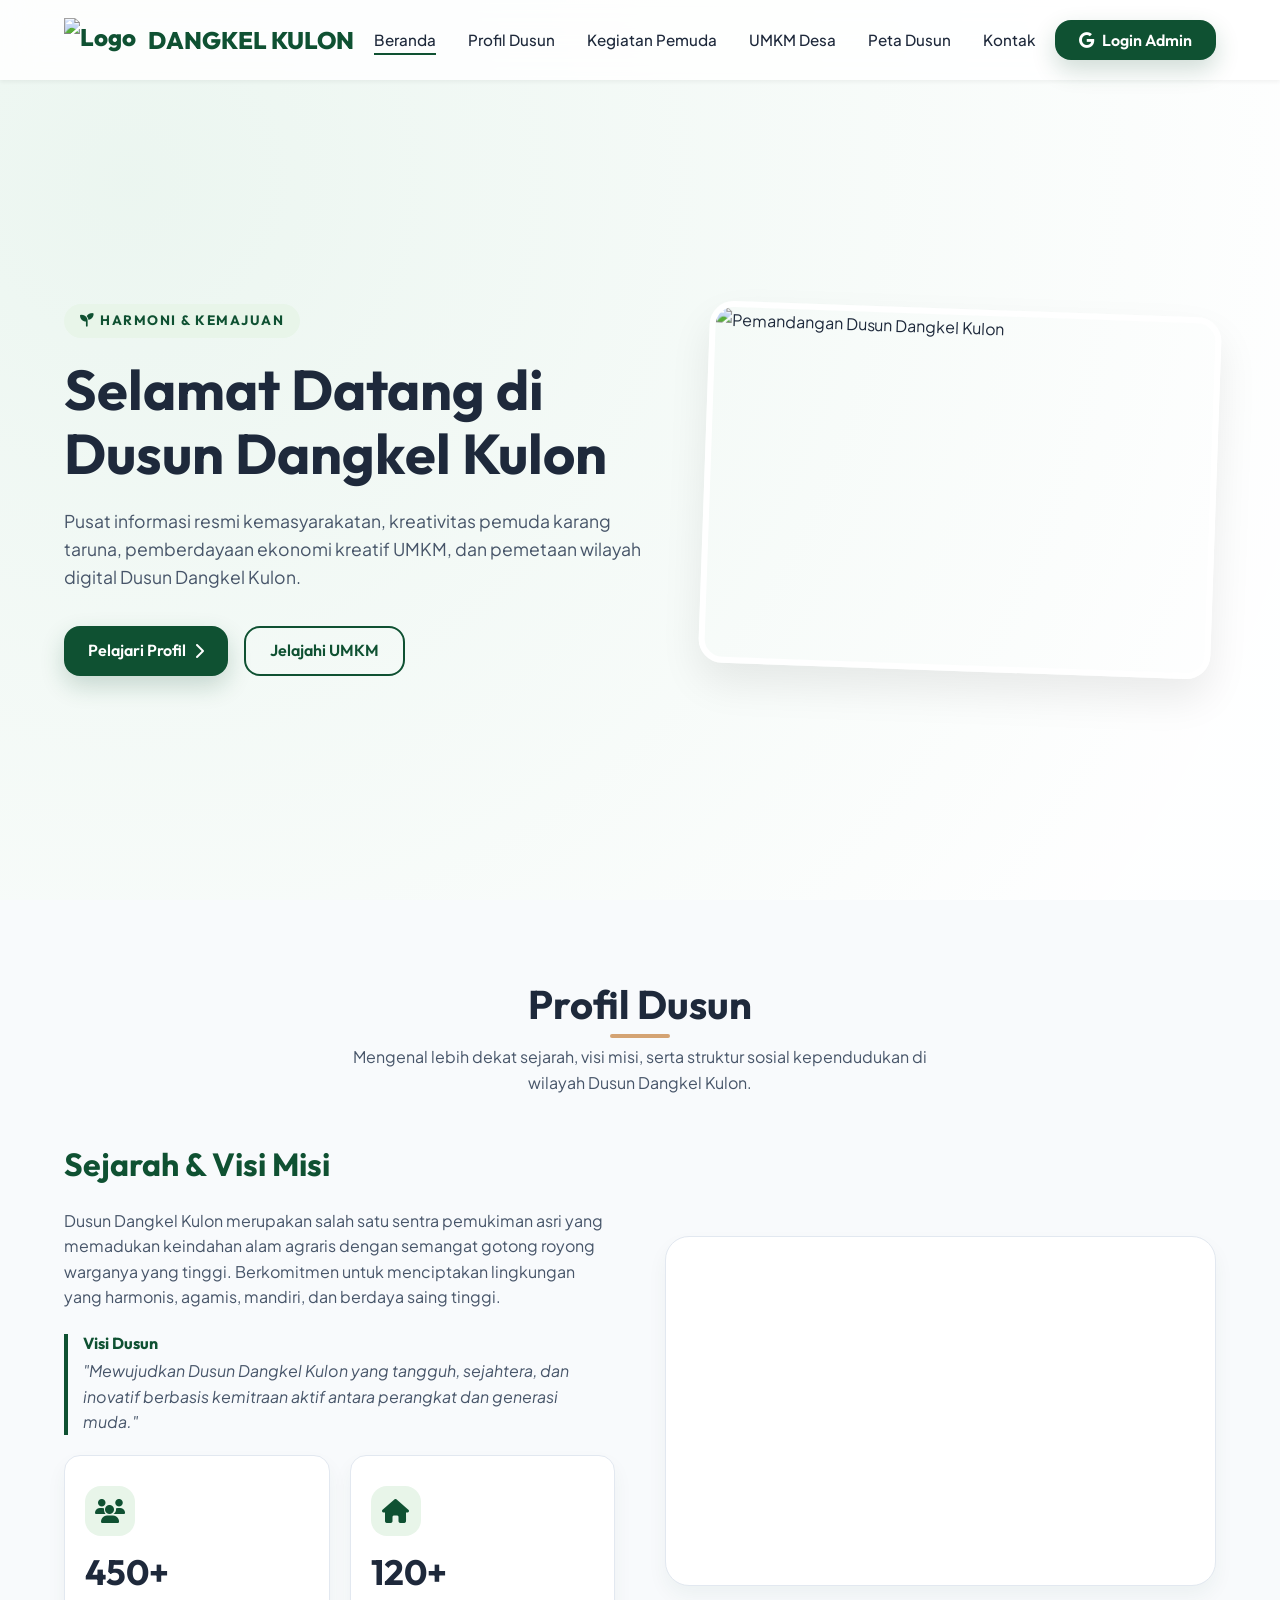
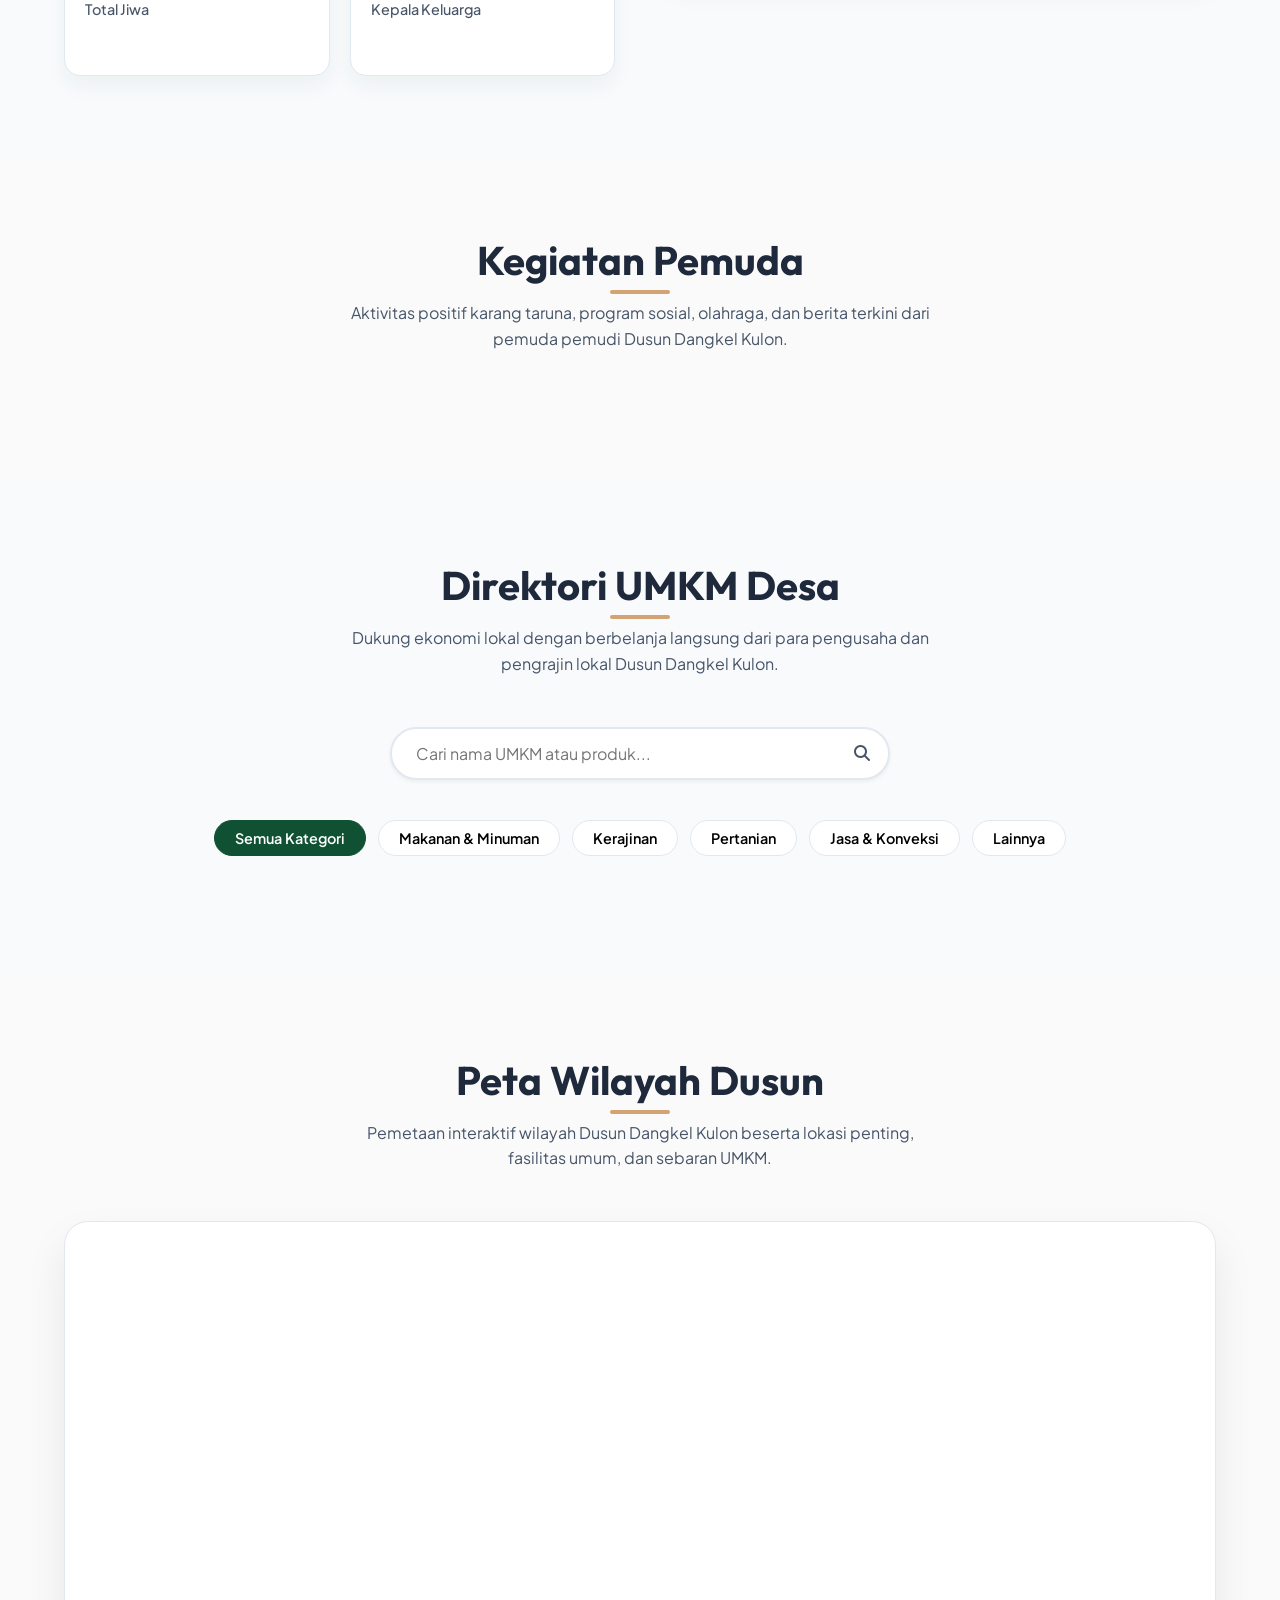
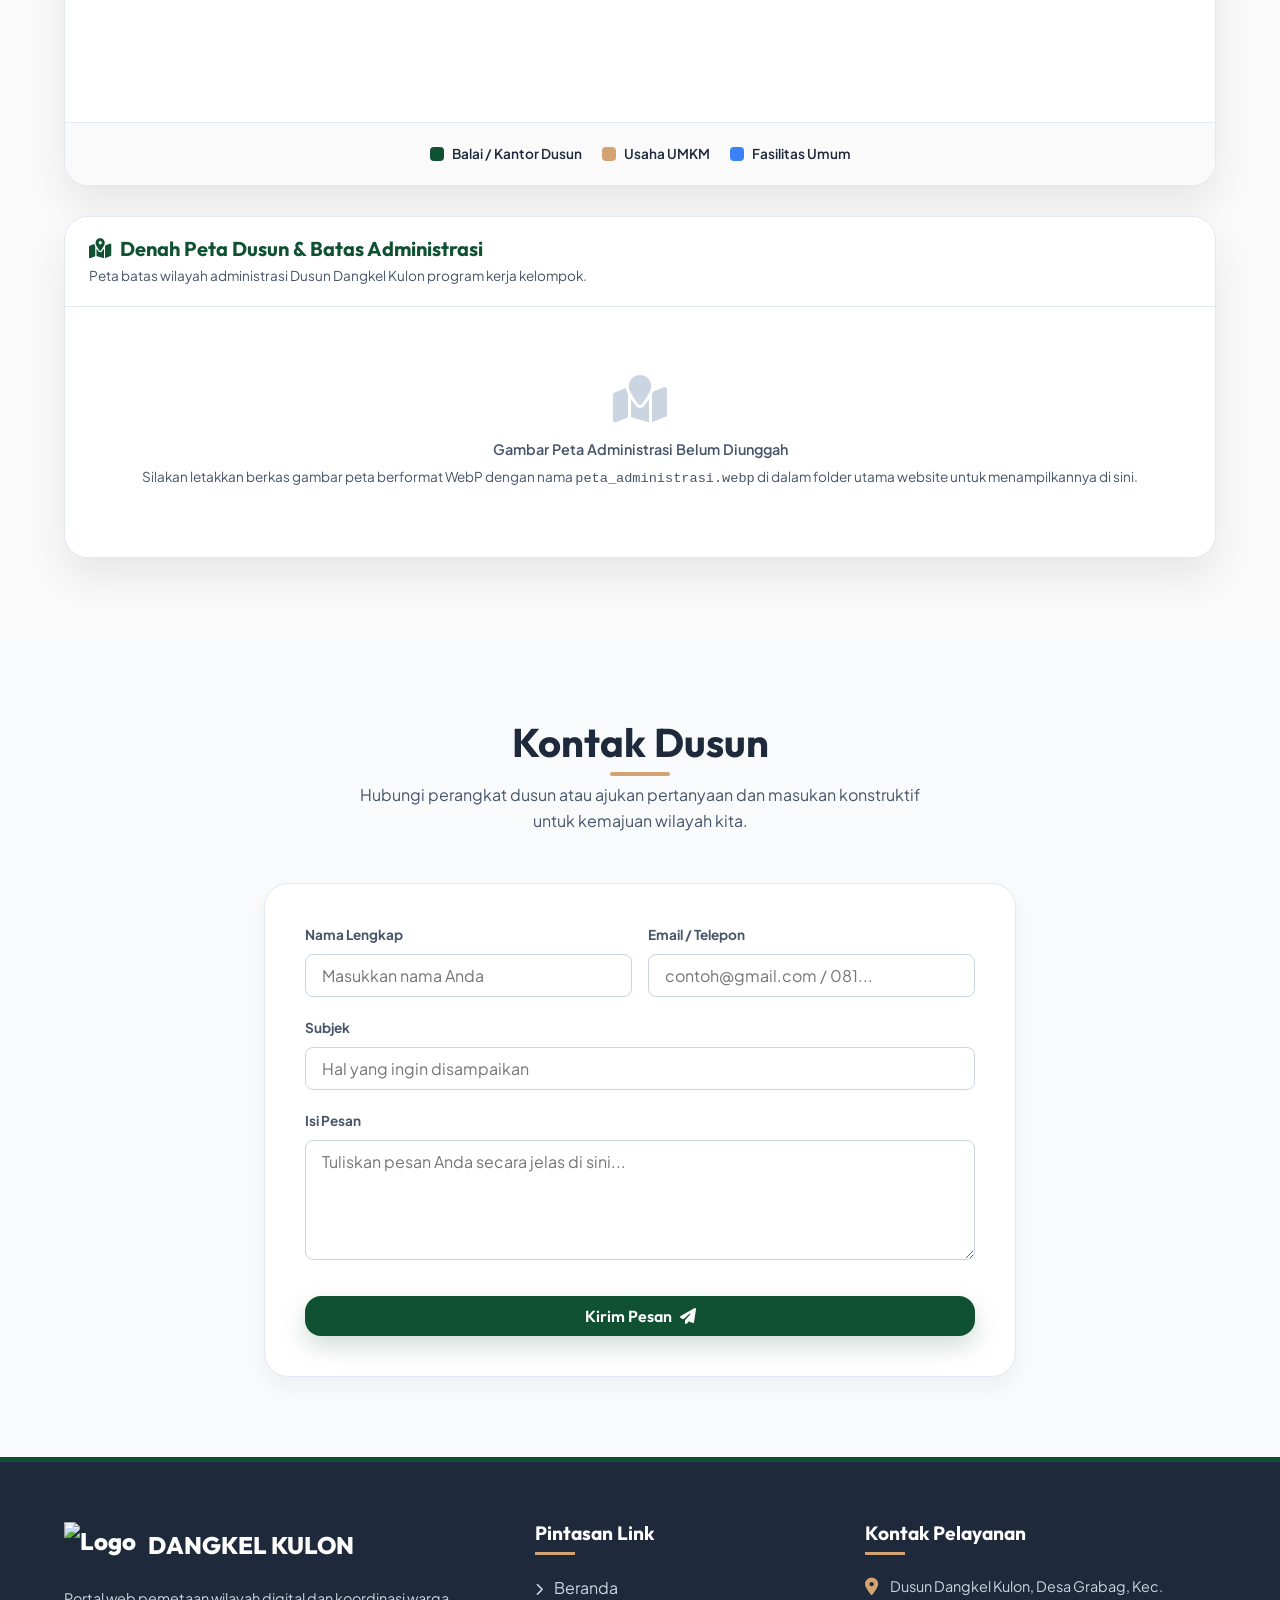
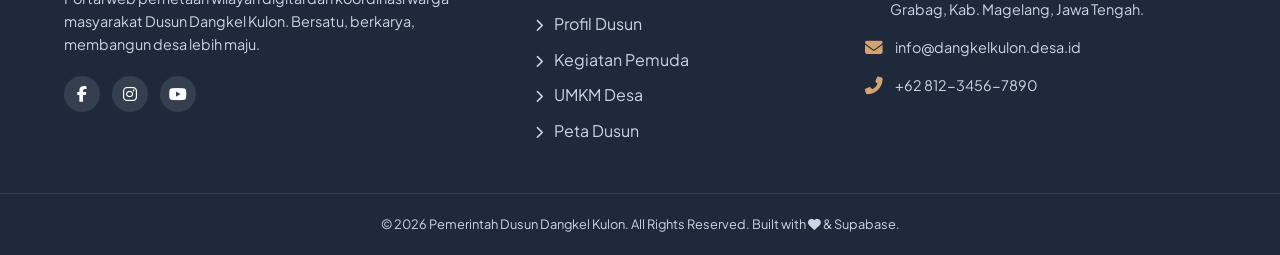
==== commit 39cba36b: "feat: add administrative map and boundary visualization section to index page" ====
--- a/index.html
+++ b/index.html
@@ -185,6 +185,24 @@
           <div class="legend-item">
             <div class="legend-icon" style="background-color: var(--info);"></div>
             <span>Fasilitas Umum</span>
+          </div>
+        </div>
+      </div>
+
+      <!-- Denah Peta Dusun & Batas Administrasi -->
+      <div class="map-card" style="margin-top: 30px;">
+        <div style="padding: 20px 24px; background-color: var(--white); border-bottom: 1px solid var(--gray-200);">
+          <h3 style="font-size: 1.25rem; color: var(--primary); font-weight: 700; display: flex; align-items: center; gap: 8px; margin-bottom: 4px;">
+            <i class="fas fa-map-marked-alt"></i> Denah Peta Dusun & Batas Administrasi
+          </h3>
+          <p class="text-muted" style="font-size: 0.85rem; margin: 0;">Peta batas wilayah administrasi Dusun Dangkel Kulon program kerja kelompok.</p>
+        </div>
+        <div class="denah-image-container" style="background-color: var(--white); padding: 16px; display: flex; justify-content: center; align-items: center; min-height: 250px;">
+          <img src="peta_administrasi.webp" alt="Denah Peta & Batas Administrasi Dangkel Kulon" style="width: 100%; max-height: 600px; object-fit: contain; border-radius: var(--border-radius-sm); border: 1px solid var(--gray-200);" onerror="this.onerror=null; this.style.display='none'; document.getElementById('denah-fallback-msg').style.display='block';">
+          <div id="denah-fallback-msg" style="display: none; text-align: center; padding: 40px; color: var(--gray-600); width: 100%;">
+            <i class="fas fa-map-marked fa-3x" style="color: var(--gray-300); margin-bottom: 15px; display: block; margin-left: auto; margin-right: auto;"></i>
+            <p style="font-size: 0.9rem; font-weight: 600; margin-bottom: 5px;">Gambar Peta Administrasi Belum Diunggah</p>
+            <p style="font-size: 0.85rem; color: var(--gray-600);">Silakan letakkan berkas gambar peta berformat WebP dengan nama <code>peta_administrasi.webp</code> di dalam folder utama website untuk menampilkannya di sini.</p>
           </div>
         </div>
       </div>
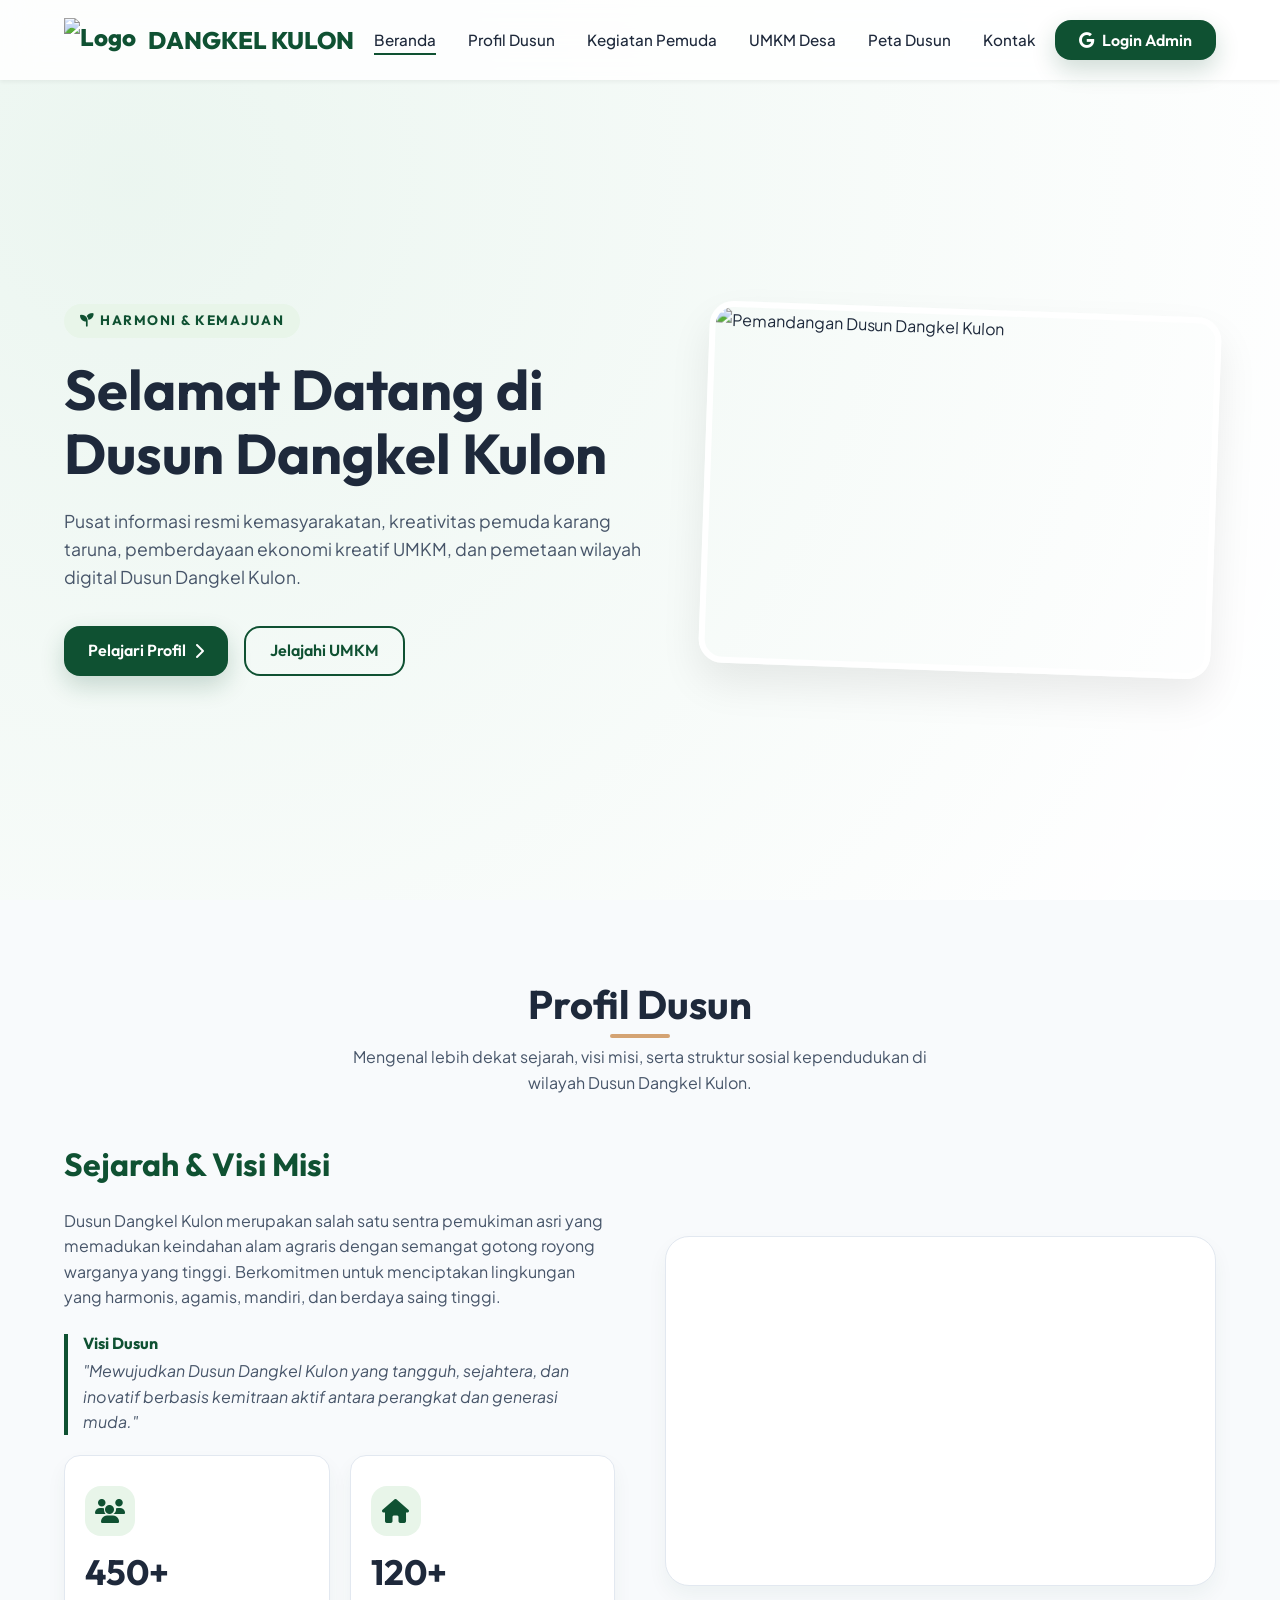
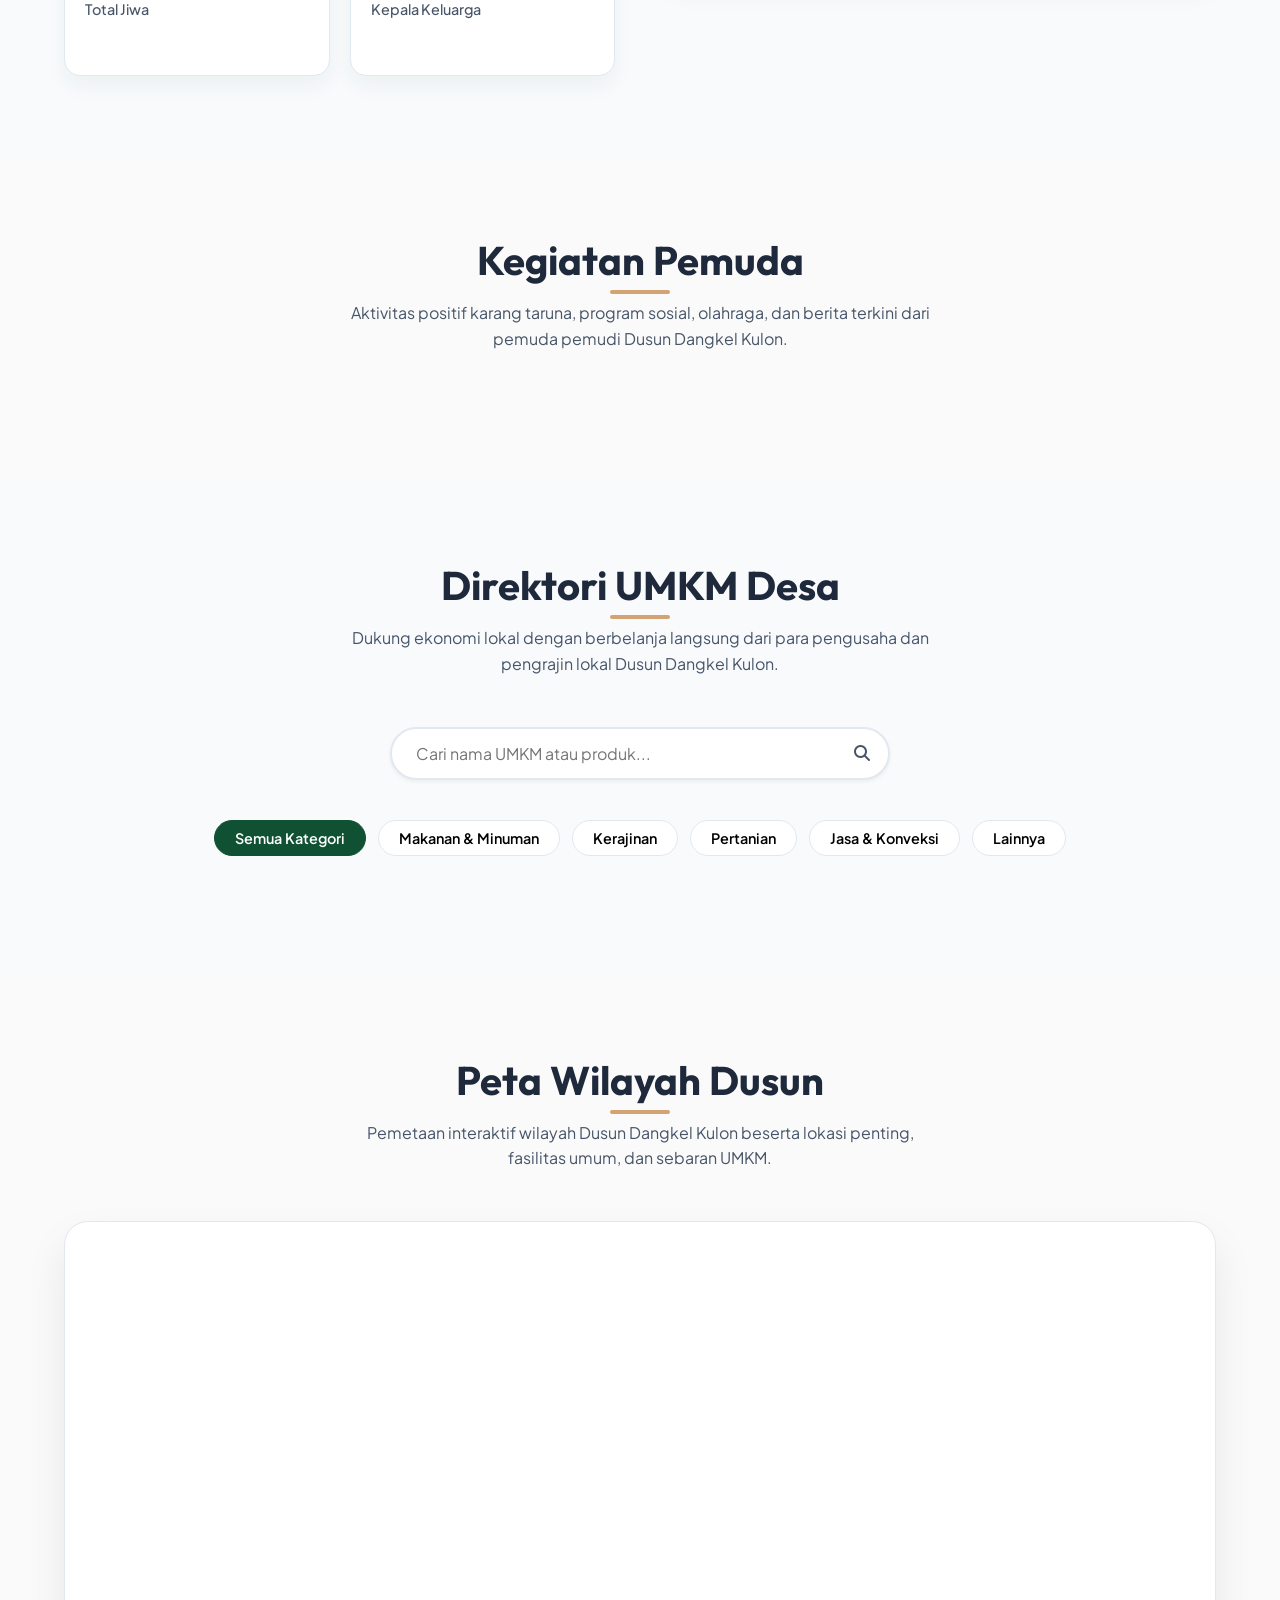
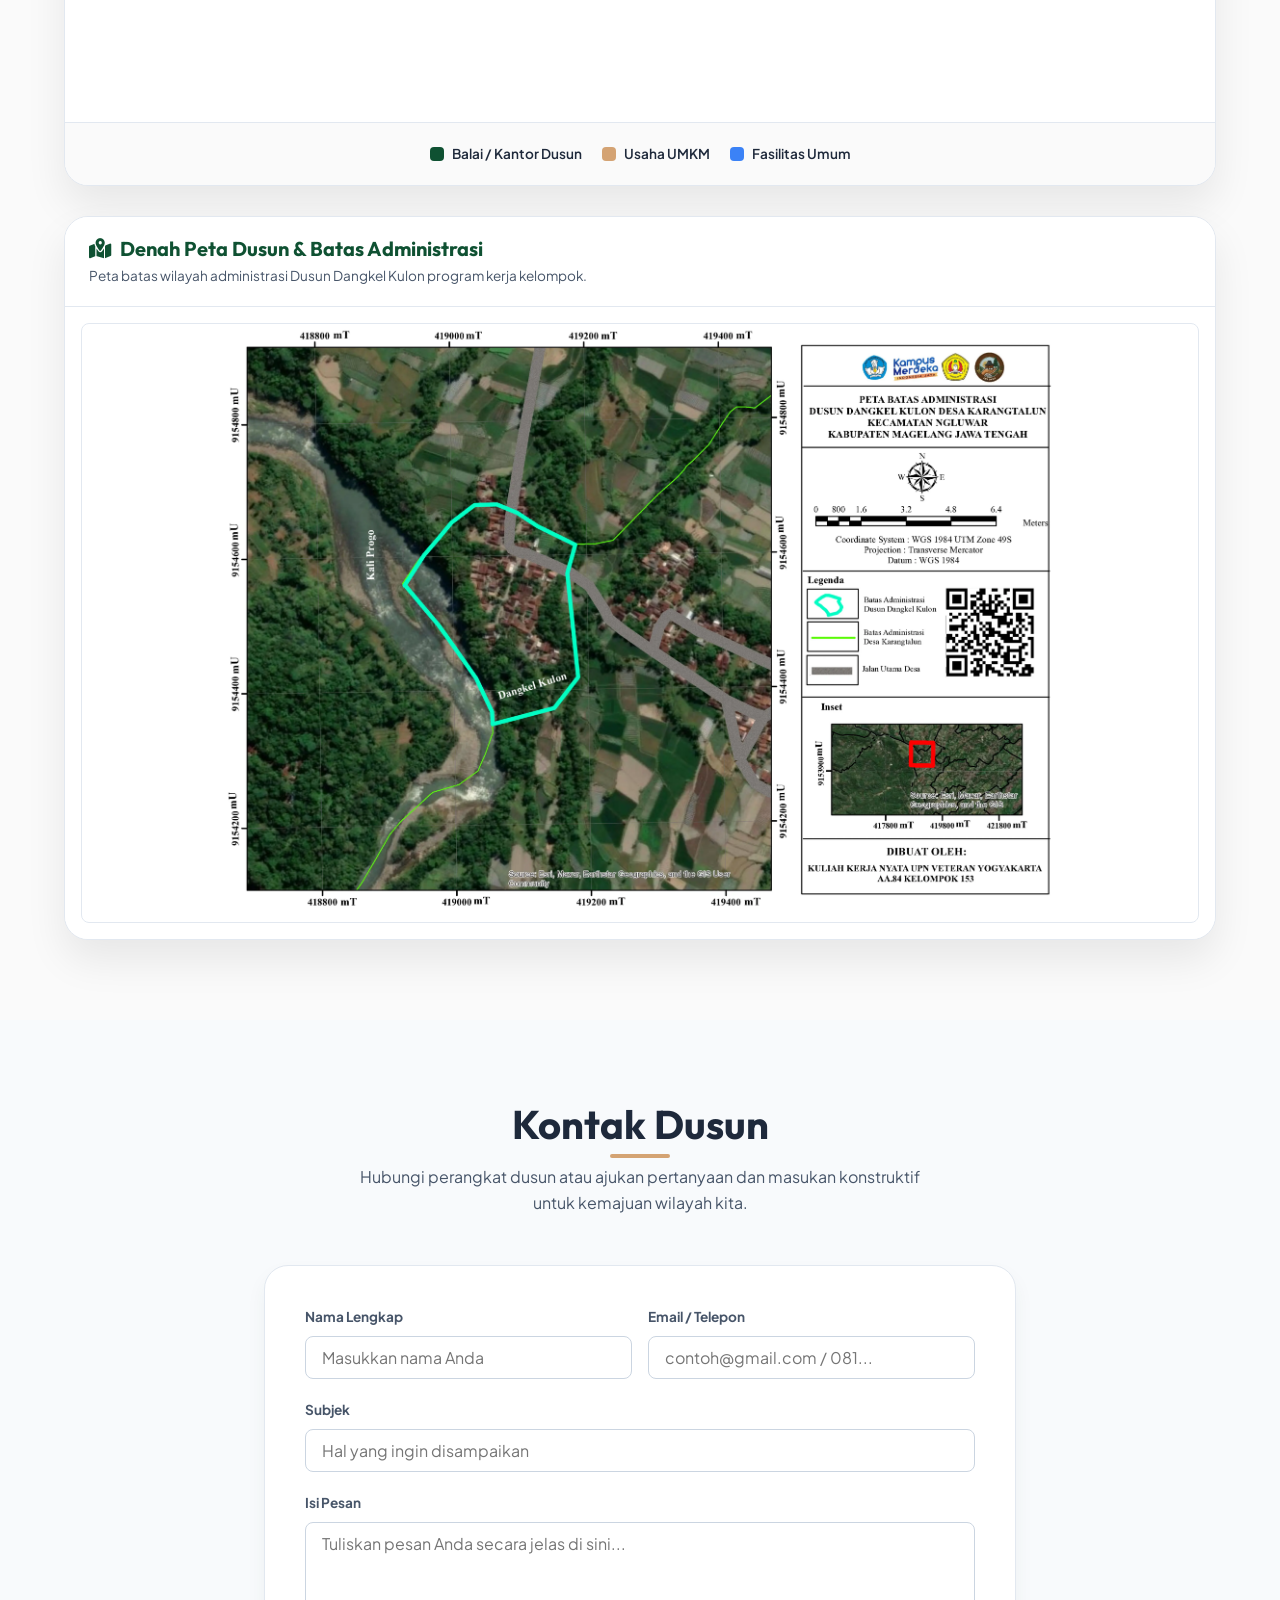
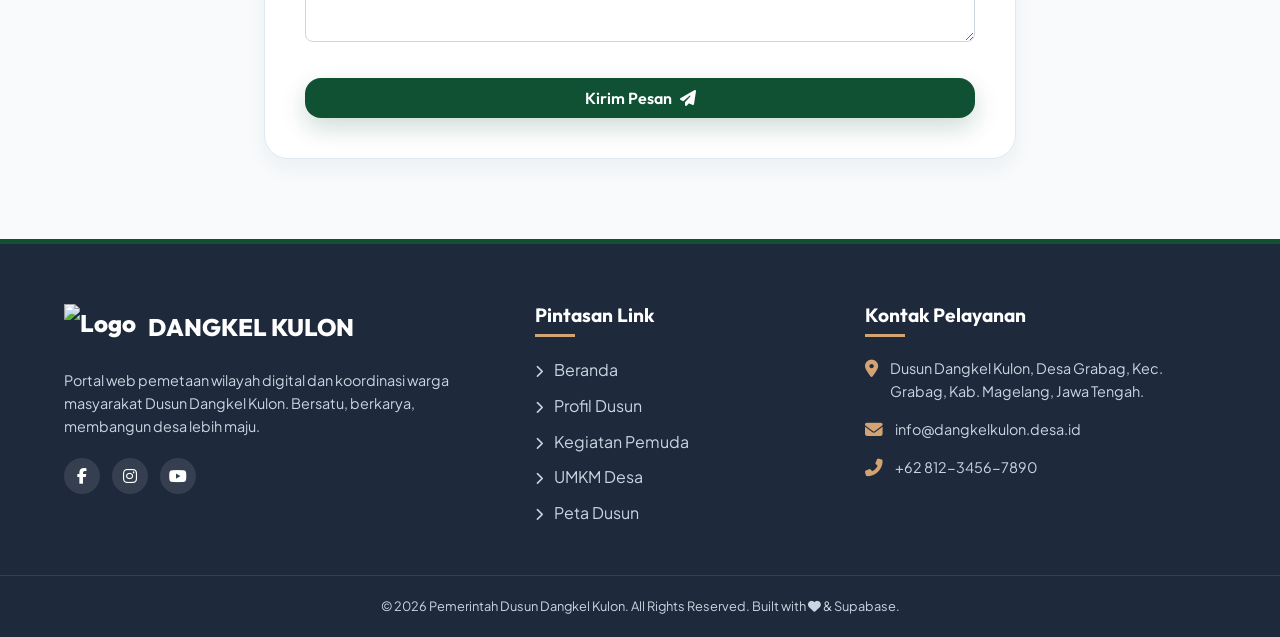
==== commit 88df25e7: "feat: implement responsive mobile sidebar navigation with overlay and mobile header" ====
--- a/index.html
+++ b/index.html
@@ -19,7 +19,7 @@
   <link rel="stylesheet" href="https://unpkg.com/leaflet@1.9.4/dist/leaflet.css" integrity="sha256-p4NxAoJBhIIN+hmNHrzRCf9tD/miZyoHS5obTRR9BMY=" crossorigin="" />
   
   <!-- Custom Stylesheet -->
-  <link rel="stylesheet" href="style.css">
+  <link rel="stylesheet" href="style.css?v=3">
 </head>
 <body>
 
--- a/style.css
+++ b/style.css
@@ -1496,18 +1496,41 @@
   .sidebar {
     width: 80px;
   }
+  .sidebar-brand {
+    padding: 0;
+    justify-content: center;
+  }
   .sidebar-brand h3,
+  .sidebar-brand .logo span,
   .sidebar-menu-link span,
   .sidebar-user-info {
     display: none;
   }
+  .sidebar-brand .logo img {
+    height: 30px;
+    margin: 0;
+  }
   .sidebar-menu-link {
     justify-content: center;
     padding: 12px;
   }
+  .sidebar-footer {
+    flex-direction: column;
+    padding: 15px 10px;
+    gap: 8px;
+    align-items: center;
+  }
   .dashboard-main {
     margin-left: 80px;
   }
+}
+
+/* Default state for mobile header and overlay on desktop */
+.dashboard-mobile-header {
+  display: none;
+}
+.sidebar-overlay {
+  display: none;
 }
 
 @media (max-width: 768px) {
@@ -1558,10 +1581,94 @@
     gap: 40px;
   }
   .dashboard-main {
-    padding: 20px;
+    margin-left: 0 !important;
+    margin-top: 60px;
+    padding: 20px 15px !important;
   }
   .form-row {
     grid-template-columns: 1fr;
+  }
+  
+  /* Mobile Sidebar Drawer */
+  .sidebar {
+    width: 260px !important;
+    left: -260px !important;
+    height: 100vh !important;
+    position: fixed !important;
+    z-index: 1000 !important;
+    transition: left var(--transition-normal) !important;
+  }
+  .sidebar.active {
+    left: 0 !important;
+  }
+  .sidebar-brand .logo span,
+  .sidebar-menu-link span,
+  .sidebar-user-info {
+    display: block !important;
+  }
+  .sidebar-menu-link {
+    justify-content: flex-start !important;
+    padding: 12px 16px !important;
+  }
+  .sidebar-brand {
+    padding: 0 24px !important;
+    justify-content: flex-start !important;
+  }
+  .sidebar-footer {
+    flex-direction: row !important;
+    padding: 20px 24px !important;
+    gap: 12px !important;
+    align-items: center !important;
+  }
+  
+  /* Mobile Sidebar Overlay */
+  .sidebar-overlay {
+    position: fixed;
+    top: 0;
+    left: 0;
+    width: 100vw;
+    height: 100vh;
+    background-color: rgba(0, 0, 0, 0.5);
+    z-index: 999;
+    display: none;
+  }
+  .sidebar-overlay.active {
+    display: block;
+  }
+  
+  /* Mobile Top Header for Dashboard */
+  .dashboard-mobile-header {
+    display: flex !important;
+    align-items: center;
+    justify-content: space-between;
+    height: 60px;
+    background-color: var(--dark);
+    color: var(--white);
+    padding: 0 20px;
+    position: fixed;
+    top: 0;
+    left: 0;
+    width: 100%;
+    z-index: 900;
+    box-shadow: var(--shadow-sm);
+    box-sizing: border-box;
+  }
+  .mobile-menu-toggle {
+    background: none;
+    border: none;
+    color: var(--white);
+    font-size: 1.5rem;
+    cursor: pointer;
+    padding: 5px;
+    display: flex;
+    align-items: center;
+    justify-content: center;
+  }
+  .dashboard-header h1 {
+    font-size: 1.5rem !important;
+  }
+  .dashboard-header p {
+    font-size: 0.85rem !important;
   }
 }
 
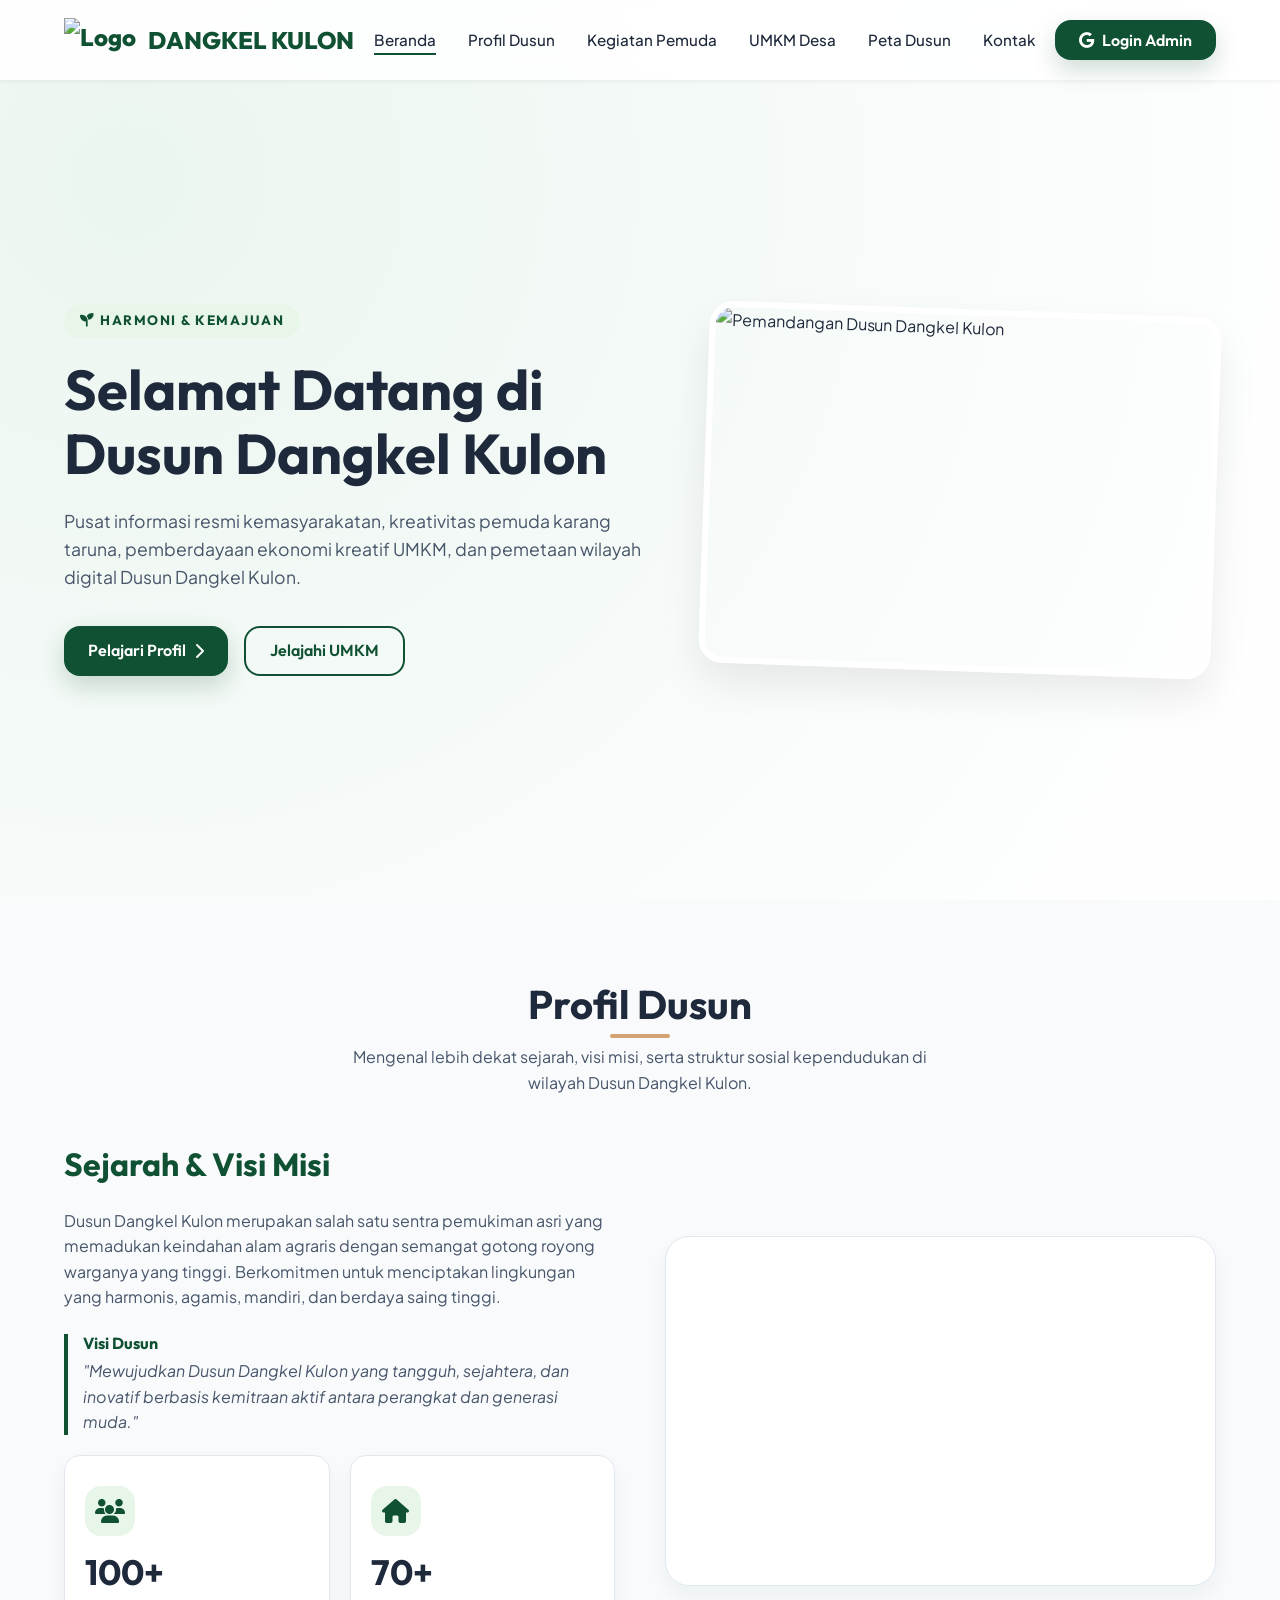
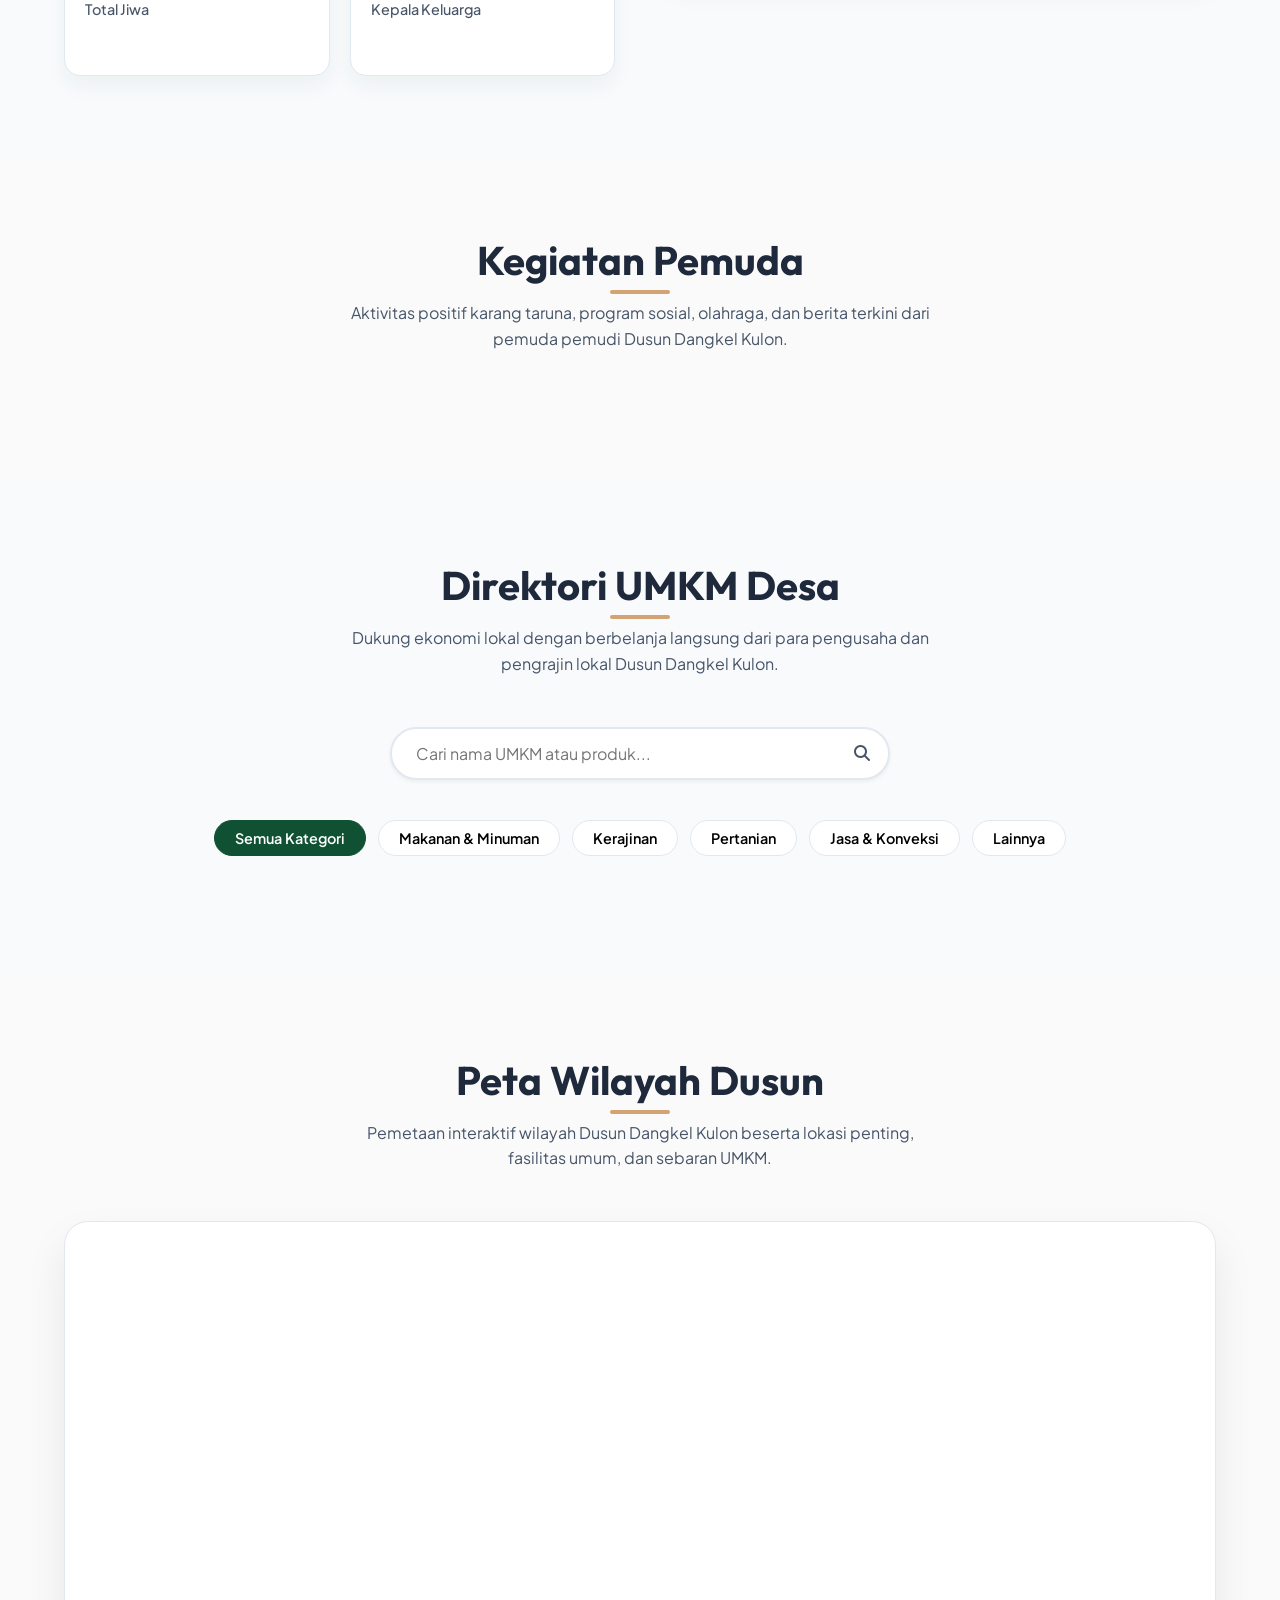
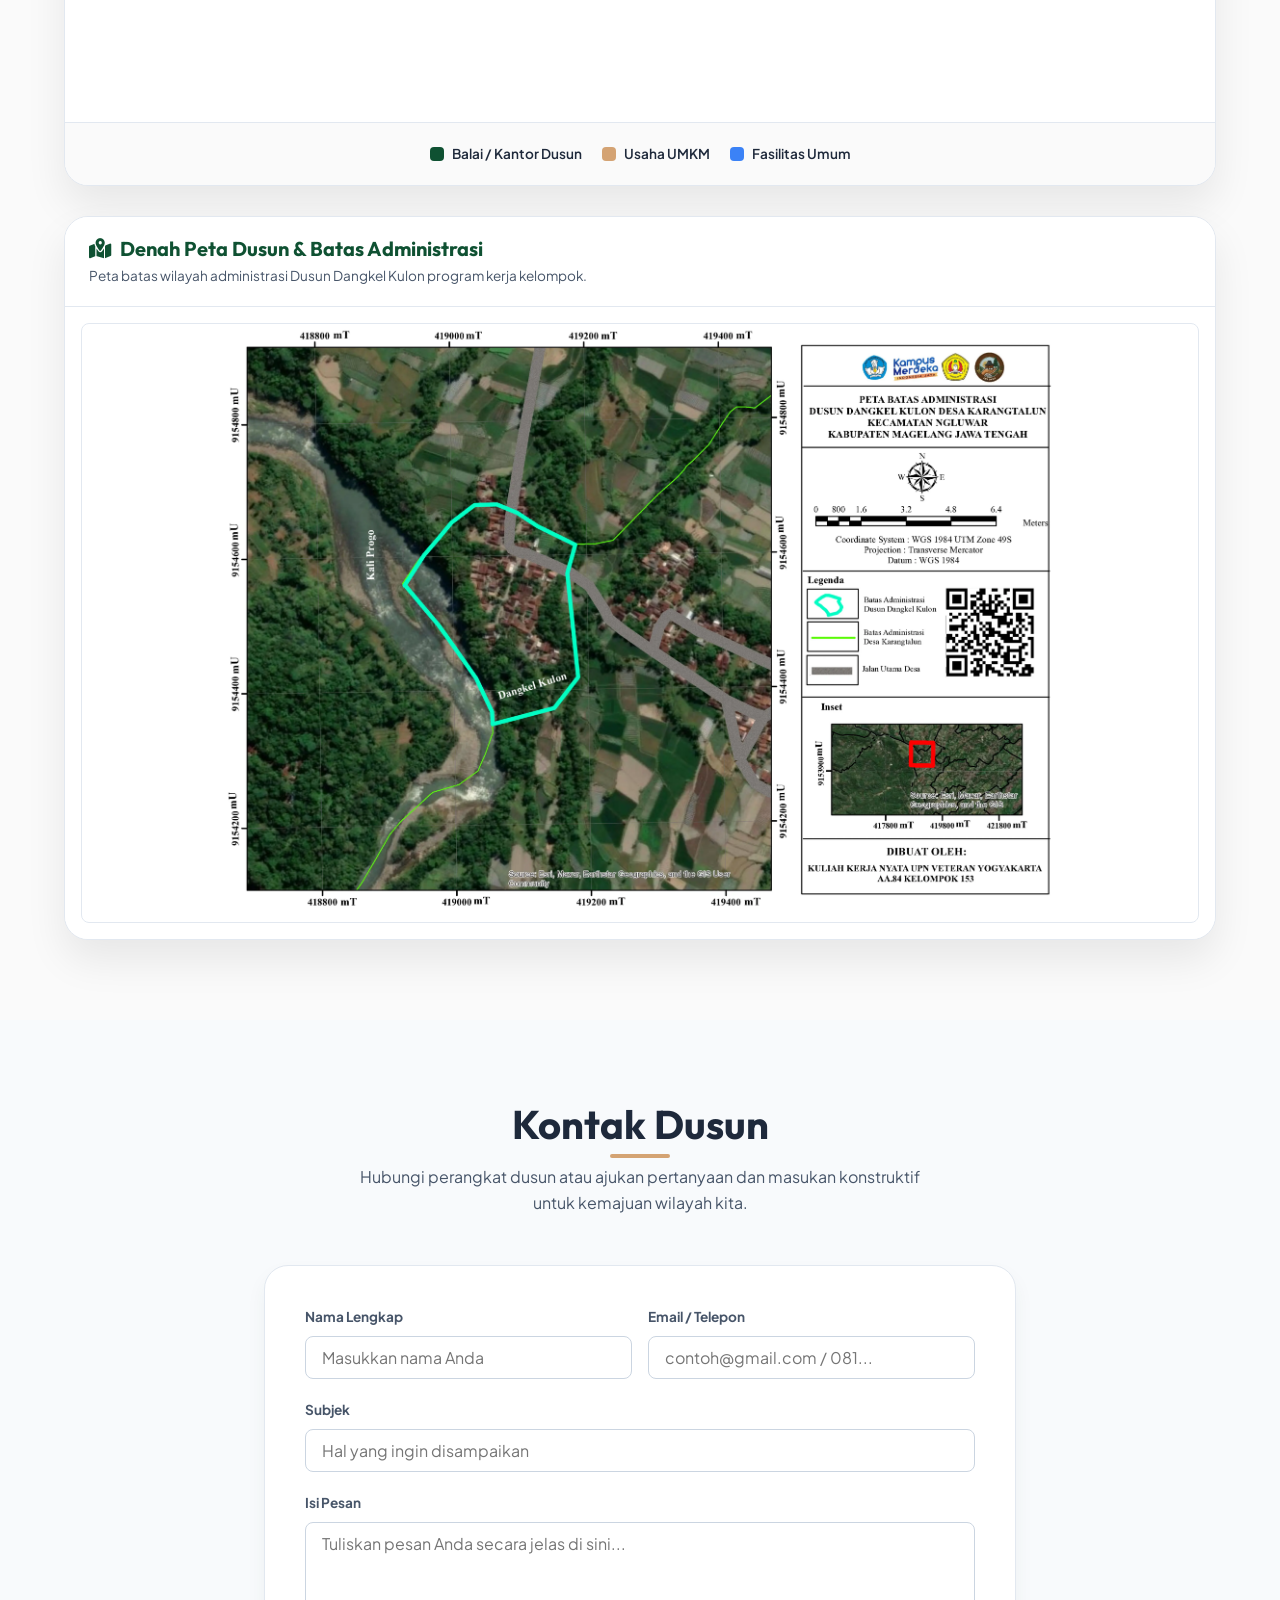
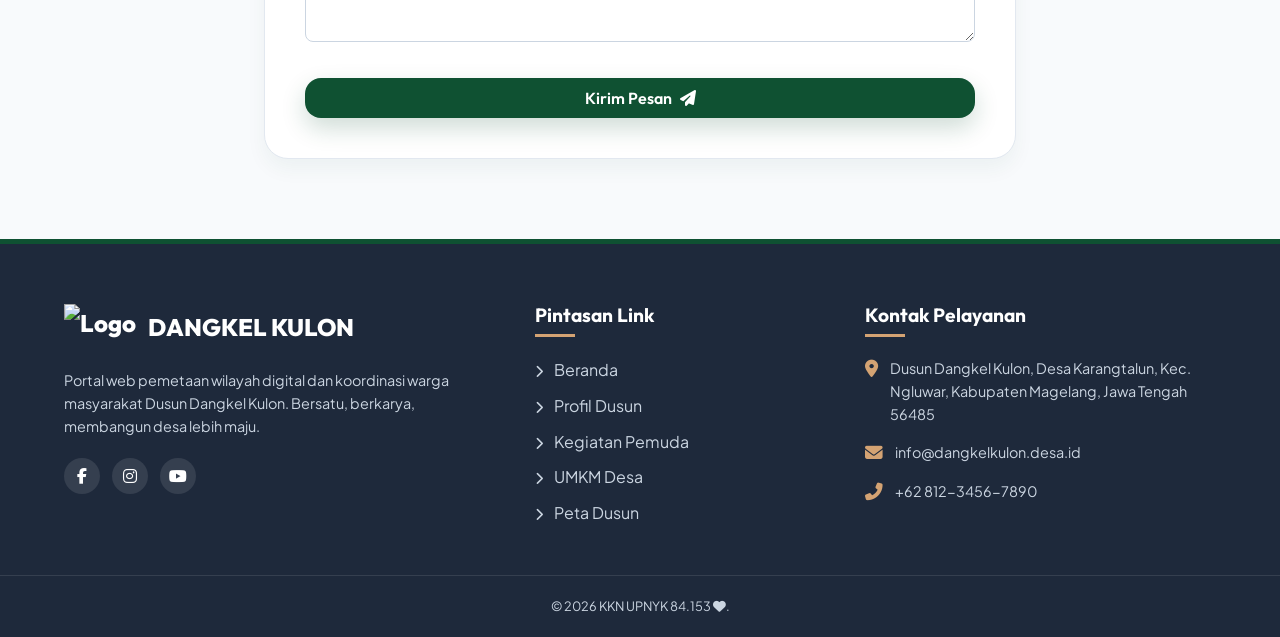
==== commit e2ded339: "feat: add dynamic contact settings management panel to dashboard with database integration" ====
--- a/index.html
+++ b/index.html
@@ -19,7 +19,7 @@
   <link rel="stylesheet" href="https://unpkg.com/leaflet@1.9.4/dist/leaflet.css" integrity="sha256-p4NxAoJBhIIN+hmNHrzRCf9tD/miZyoHS5obTRR9BMY=" crossorigin="" />
   
   <!-- Custom Stylesheet -->
-  <link rel="stylesheet" href="style.css?v=3">
+  <link rel="stylesheet" href="style.css?v=9">
 </head>
 <body>
 
@@ -98,12 +98,12 @@
           <div class="stats-container">
             <div class="stat-card">
               <div class="stat-icon"><i class="fas fa-users"></i></div>
-              <h4 id="stat-populasi">450+</h4>
+              <h4 id="stat-populasi">100+</h4>
               <p>Total Jiwa</p>
             </div>
             <div class="stat-card">
               <div class="stat-icon"><i class="fas fa-home"></i></div>
-              <h4 id="stat-kk">120+</h4>
+              <h4 id="stat-kk">70+</h4>
               <p>Kepala Keluarga</p>
             </div>
           </div>
@@ -273,22 +273,22 @@
         <ul>
           <li>
             <i class="fas fa-map-marker-alt"></i>
-            <span>Dusun Dangkel Kulon, Desa Grabag, Kec. Grabag, Kab. Magelang, Jawa Tengah.</span>
+            <span id="footer-address">Dusun Dangkel Kulon, Desa Karangtalun, Kec. Ngluwar, Kabupaten Magelang, Jawa Tengah 56485</span>
           </li>
           <li>
             <i class="fas fa-envelope"></i>
-            <span>info@dangkelkulon.desa.id</span>
+            <span id="footer-email">info@dangkelkulon.desa.id</span>
           </li>
           <li>
             <i class="fas fa-phone-alt"></i>
-            <span>+62 812-3456-7890</span>
+            <span id="footer-phone">+62 812-3456-7890</span>
           </li>
         </ul>
       </div>
     </div>
     
     <div class="footer-bottom">
-      <p>&copy; 2026 Pemerintah Dusun Dangkel Kulon. All Rights Reserved. Built with <i class="fas fa-heart text-danger"></i> & Supabase.</p>
+      <p>&copy; 2026 KKN UPNYK 84.153 <i class="fas fa-heart text-danger"></i>.</p>
     </div>
   <!-- MODAL LOGIN ADMIN -->
   <div class="modal" id="login-modal">
@@ -393,7 +393,7 @@
   <script src="https://cdn.jsdelivr.net/npm/chart.js"></script>
   
   <!-- Main Script -->
-  <script src="app.js?v=3"></script>
+  <script src="app.js?v=9"></script>
 
 </body>
 </html>
--- a/style.css
+++ b/style.css
@@ -57,6 +57,12 @@
   padding: 0;
 }
 
+html, body {
+  max-width: 100%;
+  width: 100%;
+  overflow-x: hidden;
+}
+
 html {
   scroll-behavior: smooth;
   font-size: 16px;
@@ -67,7 +73,6 @@
   color: var(--dark);
   background-color: var(--light);
   line-height: 1.6;
-  overflow-x: hidden;
   -webkit-font-smoothing: antialiased;
 }
 
@@ -1033,6 +1038,20 @@
   margin-bottom: 40px;
 }
 
+.dash-panel-header {
+  display: flex;
+  justify-content: space-between;
+  align-items: center;
+  margin-bottom: 20px;
+  gap: 12px;
+}
+
+.peta-settings-grid {
+  display: grid;
+  grid-template-columns: 1fr 1fr;
+  gap: 24px;
+}
+
 .dashboard-header h1 {
   font-size: 2rem;
 }
@@ -1326,6 +1345,25 @@
   box-shadow: 0 0 0 3px rgba(15, 81, 50, 0.1);
 }
 
+.form-control-sm {
+  width: auto;
+  min-width: 140px;
+  max-width: 100%;
+  padding: 6px 12px;
+  font-size: 0.8rem;
+  border-radius: var(--border-radius-sm);
+  border: 1px solid var(--gray-300);
+  background-color: var(--white);
+  color: var(--dark);
+  font-family: inherit;
+  outline: none;
+  transition: var(--transition-fast);
+}
+
+.form-control-sm:focus {
+  border-color: var(--primary);
+}
+
 textarea.form-control {
   resize: vertical;
   min-height: 120px;
@@ -1534,8 +1572,15 @@
 }
 
 @media (max-width: 768px) {
+  html, body {
+    max-width: 100%;
+    overflow-x: hidden;
+  }
   html {
     font-size: 14px;
+  }
+  .section {
+    padding: 50px 0 !important;
   }
   .logo {
     font-size: 1.25rem;
@@ -1554,7 +1599,30 @@
     height: 350px;
   }
   .hero-content h1 {
-    font-size: 2.8rem;
+    font-size: 2.2rem !important;
+  }
+  .hero-image-wrapper {
+    max-width: 100% !important;
+    width: 100% !important;
+    transform: none !important;
+  }
+  .hero-image-wrapper img {
+    width: 100% !important;
+    max-width: 100% !important;
+    height: auto !important;
+  }
+  .profile-grid {
+    grid-template-columns: 1fr;
+    gap: 30px;
+  }
+  .stats-container {
+    grid-template-columns: 1fr !important;
+  }
+  .news-grid {
+    grid-template-columns: 1fr !important;
+  }
+  .umkm-grid {
+    grid-template-columns: 1fr !important;
   }
   .nav-links {
     position: fixed;
@@ -1568,6 +1636,7 @@
     gap: 24px;
     transition: var(--transition-normal);
     box-shadow: var(--shadow-lg);
+    overflow-y: auto;
     border-top: 1px solid var(--gray-200);
   }
   .nav-links.active {
@@ -1626,14 +1695,36 @@
     position: fixed;
     top: 0;
     left: 0;
-    width: 100vw;
-    height: 100vh;
+    right: 0;
+    bottom: 0;
     background-color: rgba(0, 0, 0, 0.5);
     z-index: 999;
     display: none;
   }
   .sidebar-overlay.active {
     display: block;
+  }
+  
+  /* Mobile Panel Headers & Peta Settings Grid */
+  .dash-panel-header {
+    flex-direction: column !important;
+    align-items: stretch !important;
+    gap: 10px !important;
+  }
+  .dash-panel-header h3 {
+    margin-bottom: 0 !important;
+  }
+  .dash-panel-header .btn {
+    width: 100% !important;
+    justify-content: center !important;
+    display: inline-flex;
+    align-items: center;
+    gap: 6px;
+  }
+  
+  .peta-settings-grid {
+    grid-template-columns: 1fr !important;
+    gap: 16px !important;
   }
   
   /* Mobile Top Header for Dashboard */
